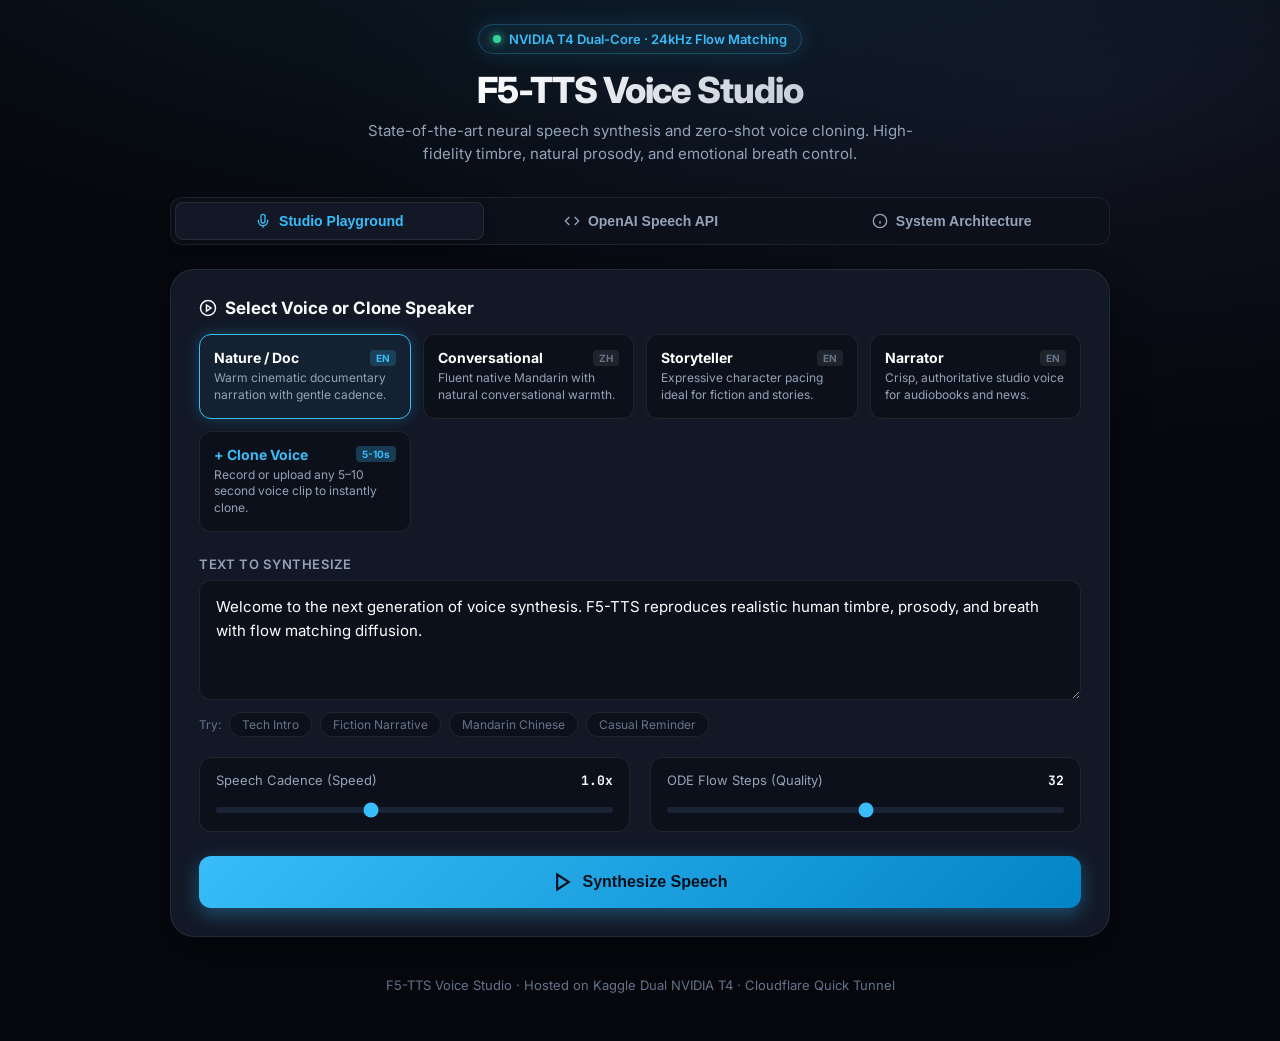
==== f5-tts-kaggle/f5_studio.html @ 87e3498f "f5-tts-kaggle: add studio-grade Web Voice Studio UI with real-time audio visualizer, in-browser micr" ====
<!DOCTYPE html>
<html lang="en">
<head>
<meta charset="utf-8">
<meta name="viewport" content="width=device-width, initial-scale=1.0, maximum-scale=1.0, user-scalable=no">
<title>F5-TTS Voice Studio — Neural Audio Synthesis</title>
<link rel="preconnect" href="https://fonts.googleapis.com">
<link rel="preconnect" href="https://fonts.gstatic.com" crossorigin>
<link href="https://fonts.googleapis.com/css2?family=Inter:wght@400;500;600;700;800&family=JetBrains+Mono:wght@400;500;600&display=swap" rel="stylesheet">
<style>
  :root {
    --bg-base: #06080e;
    --bg-surface: #0c101a;
    --bg-card: #121826;
    --bg-elevated: #1a2236;
    --border-subtle: rgba(255, 255, 255, 0.08);
    --border-hover: rgba(56, 189, 248, 0.35);
    --border-focus: #38bdf8;
    --accent: #38bdf8;
    --accent-glow: rgba(56, 189, 248, 0.25);
    --accent-hover: #0284c7;
    --secondary-accent: #818cf8;
    --text-primary: #f8fafc;
    --text-secondary: #94a3b8;
    --text-muted: #64748b;
    --success: #34d399;
    --danger: #f87171;
    --radius-sm: 8px;
    --radius-md: 12px;
    --radius-lg: 18px;
    --radius-xl: 24px;
    --font-sans: 'Inter', -apple-system, BlinkMacSystemFont, 'Segoe UI', Roboto, sans-serif;
    --font-mono: 'JetBrains Mono', monospace;
  }

  * { box-sizing: border-box; margin: 0; padding: 0; }
  body {
    background-color: var(--bg-base);
    color: var(--text-primary);
    font-family: var(--font-sans);
    min-height: 100vh;
    display: flex;
    flex-direction: column;
    align-items: center;
    padding: 24px 16px 48px;
    background-image: 
      radial-gradient(ellipse 80% 50% at 50% -20%, rgba(56, 189, 248, 0.12), transparent),
      radial-gradient(ellipse 60% 40% at 85% 10%, rgba(129, 140, 248, 0.08), transparent);
    background-attachment: fixed;
    -webkit-font-smoothing: antialiased;
  }

  .container {
    width: 100%;
    max-width: 940px;
  }

  /* Header */
  header {
    text-align: center;
    margin-bottom: 32px;
  }
  .brand-pill {
    display: inline-flex;
    align-items: center;
    gap: 8px;
    background: rgba(56, 189, 248, 0.08);
    border: 1px solid rgba(56, 189, 248, 0.25);
    padding: 6px 14px;
    border-radius: 999px;
    font-size: 13px;
    font-weight: 600;
    color: var(--accent);
    margin-bottom: 14px;
    box-shadow: 0 0 20px rgba(56, 189, 248, 0.15);
  }
  .brand-pill .pulse {
    width: 8px;
    height: 8px;
    border-radius: 50%;
    background-color: var(--success);
    box-shadow: 0 0 8px var(--success);
  }
  h1 {
    font-size: 36px;
    font-weight: 800;
    letter-spacing: -0.03em;
    background: linear-gradient(135deg, #ffffff 30%, #94a3b8 100%);
    -webkit-background-clip: text;
    -webkit-text-fill-color: transparent;
    margin-bottom: 8px;
  }
  p.subtitle {
    font-size: 15px;
    color: var(--text-secondary);
    max-width: 580px;
    margin: 0 auto;
    line-height: 1.5;
  }

  /* Navigation Tabs */
  .nav-tabs {
    display: flex;
    background: var(--bg-surface);
    border: 1px solid var(--border-subtle);
    border-radius: var(--radius-md);
    padding: 4px;
    margin-bottom: 24px;
    gap: 4px;
  }
  .tab-btn {
    flex: 1;
    background: transparent;
    border: none;
    color: var(--text-secondary);
    padding: 10px 16px;
    font-size: 14px;
    font-weight: 600;
    border-radius: var(--radius-sm);
    cursor: pointer;
    transition: all 0.2s ease;
    display: flex;
    align-items: center;
    justify-content: center;
    gap: 8px;
  }
  .tab-btn:hover {
    color: var(--text-primary);
  }
  .tab-btn.active {
    background: var(--bg-card);
    color: var(--accent);
    border: 1px solid var(--border-subtle);
    box-shadow: 0 4px 12px rgba(0,0,0,0.3);
  }

  /* Cards */
  .card {
    background: var(--bg-card);
    border: 1px solid var(--border-subtle);
    border-radius: var(--radius-xl);
    padding: 28px;
    margin-bottom: 24px;
    box-shadow: 0 16px 36px rgba(0, 0, 0, 0.4);
    position: relative;
    overflow: hidden;
  }
  .card-title {
    font-size: 17px;
    font-weight: 700;
    color: var(--text-primary);
    margin-bottom: 16px;
    display: flex;
    align-items: center;
    gap: 8px;
  }

  /* Voice Grid */
  .voice-grid {
    display: grid;
    grid-template-columns: repeat(auto-fit, minmax(200px, 1fr));
    gap: 12px;
    margin-bottom: 24px;
  }
  .voice-card {
    background: var(--bg-surface);
    border: 1px solid var(--border-subtle);
    border-radius: var(--radius-md);
    padding: 14px;
    cursor: pointer;
    transition: all 0.2s cubic-bezier(0.16, 1, 0.3, 1);
    position: relative;
  }
  .voice-card:hover {
    border-color: var(--border-hover);
    transform: translateY(-2px);
  }
  .voice-card.selected {
    border-color: var(--accent);
    background: rgba(56, 189, 248, 0.05);
    box-shadow: 0 0 16px var(--accent-glow);
  }
  .voice-card .voice-name {
    font-size: 14px;
    font-weight: 700;
    color: #fff;
    margin-bottom: 4px;
    display: flex;
    align-items: center;
    justify-content: space-between;
  }
  .voice-card .voice-desc {
    font-size: 12px;
    color: var(--text-secondary);
    line-height: 1.4;
  }
  .voice-tag {
    font-size: 10px;
    padding: 2px 6px;
    background: rgba(255, 255, 255, 0.08);
    border-radius: 4px;
    color: var(--text-muted);
  }
  .voice-card.selected .voice-tag {
    background: rgba(56, 189, 248, 0.2);
    color: var(--accent);
  }

  /* Custom Voice Accordion / Upload */
  .custom-voice-panel {
    display: none;
    background: var(--bg-surface);
    border: 1px dashed var(--accent);
    border-radius: var(--radius-lg);
    padding: 20px;
    margin-bottom: 24px;
    animation: fadeIn 0.3s ease;
  }
  @keyframes fadeIn {
    from { opacity: 0; transform: translateY(-6px); }
    to { opacity: 1; transform: translateY(0); }
  }

  .upload-buttons {
    display: flex;
    gap: 12px;
    margin-bottom: 14px;
    flex-wrap: wrap;
  }
  .action-btn-sm {
    flex: 1;
    min-width: 140px;
    background: var(--bg-elevated);
    border: 1px solid var(--border-subtle);
    border-radius: var(--radius-sm);
    color: var(--text-primary);
    padding: 10px 14px;
    font-size: 13px;
    font-weight: 600;
    display: inline-flex;
    align-items: center;
    justify-content: center;
    gap: 8px;
    cursor: pointer;
    transition: all 0.2s;
  }
  .action-btn-sm:hover {
    border-color: var(--accent);
    color: var(--accent);
  }
  .action-btn-sm.recording {
    background: rgba(248, 113, 113, 0.15);
    border-color: var(--danger);
    color: var(--danger);
    animation: pulseDanger 1.2s infinite;
  }
  @keyframes pulseDanger {
    0%, 100% { box-shadow: 0 0 0 rgba(248, 113, 113, 0); }
    50% { box-shadow: 0 0 12px rgba(248, 113, 113, 0.4); }
  }

  /* Form Inputs */
  .form-group {
    margin-bottom: 20px;
  }
  label {
    display: flex;
    justify-content: space-between;
    align-items: center;
    font-size: 13px;
    font-weight: 600;
    color: var(--text-secondary);
    margin-bottom: 8px;
    text-transform: uppercase;
    letter-spacing: 0.05em;
  }
  label span.hint {
    font-weight: 400;
    text-transform: none;
    font-size: 12px;
    color: var(--text-muted);
  }
  textarea, input[type="text"] {
    width: 100%;
    background: var(--bg-surface);
    border: 1px solid var(--border-subtle);
    border-radius: var(--radius-md);
    padding: 14px 16px;
    color: #fff;
    font-size: 15px;
    font-family: inherit;
    line-height: 1.6;
    outline: none;
    transition: all 0.2s ease;
  }
  textarea:focus, input[type="text"]:focus {
    border-color: var(--border-focus);
    box-shadow: 0 0 16px var(--accent-glow);
  }
  textarea {
    min-height: 120px;
    resize: vertical;
  }

  /* Quick Prompts Bar */
  .prompts-bar {
    display: flex;
    gap: 8px;
    margin-top: 8px;
    flex-wrap: wrap;
  }
  .prompt-chip {
    background: var(--bg-surface);
    border: 1px solid var(--border-subtle);
    border-radius: 999px;
    padding: 4px 12px;
    font-size: 12px;
    color: var(--text-muted);
    cursor: pointer;
    transition: all 0.15s;
  }
  .prompt-chip:hover {
    color: var(--accent);
    border-color: var(--accent);
  }

  /* Sliders Row */
  .controls-row {
    display: grid;
    grid-template-columns: 1fr 1fr;
    gap: 20px;
    margin-bottom: 24px;
  }
  @media(max-width: 600px) {
    .controls-row { grid-template-columns: 1fr; }
  }
  .slider-container {
    background: var(--bg-surface);
    border: 1px solid var(--border-subtle);
    border-radius: var(--radius-md);
    padding: 14px 16px;
  }
  .slider-header {
    display: flex;
    justify-content: space-between;
    font-size: 13px;
    color: var(--text-secondary);
    margin-bottom: 8px;
  }
  .slider-header strong {
    color: var(--text-primary);
    font-family: var(--font-mono);
  }
  input[type="range"] {
    width: 100%;
    height: 6px;
    background: var(--bg-elevated);
    border-radius: 4px;
    outline: none;
    -webkit-appearance: none;
    accent-color: var(--accent);
  }

  /* Primary Action Button */
  .btn-generate {
    width: 100%;
    background: linear-gradient(135deg, var(--accent) 0%, #0284c7 100%);
    color: #04101d;
    border: none;
    border-radius: var(--radius-md);
    padding: 16px;
    font-size: 16px;
    font-weight: 700;
    cursor: pointer;
    transition: all 0.25s cubic-bezier(0.16, 1, 0.3, 1);
    box-shadow: 0 6px 20px rgba(56, 189, 248, 0.35);
    display: flex;
    align-items: center;
    justify-content: center;
    gap: 10px;
  }
  .btn-generate:hover {
    transform: translateY(-2px);
    box-shadow: 0 10px 28px rgba(56, 189, 248, 0.45);
    color: #000;
  }
  .btn-generate:disabled {
    opacity: 0.6;
    transform: none;
    cursor: not-allowed;
    background: var(--bg-elevated);
    color: var(--text-muted);
    box-shadow: none;
  }

  /* Visualizer & Audio Player */
  .player-card {
    display: none;
    background: var(--bg-surface);
    border: 1px solid var(--border-hover);
    border-radius: var(--radius-lg);
    padding: 24px;
    margin-top: 24px;
    box-shadow: 0 12px 30px rgba(0,0,0,0.5);
  }
  .player-header {
    display: flex;
    justify-content: space-between;
    align-items: center;
    margin-bottom: 16px;
  }
  .player-status {
    display: flex;
    align-items: center;
    gap: 8px;
    font-size: 14px;
    font-weight: 600;
    color: var(--success);
  }
  .player-meta {
    font-family: var(--font-mono);
    font-size: 13px;
    color: var(--text-muted);
  }
  #visualizerCanvas {
    width: 100%;
    height: 72px;
    background: #080c14;
    border-radius: var(--radius-sm);
    margin-bottom: 16px;
    border: 1px solid rgba(255, 255, 255, 0.05);
  }
  audio {
    width: 100%;
    height: 48px;
    outline: none;
    border-radius: 8px;
  }
  .player-actions {
    display: flex;
    gap: 12px;
    margin-top: 14px;
  }
  .download-btn {
    background: var(--bg-elevated);
    color: var(--text-primary);
    border: 1px solid var(--border-subtle);
    padding: 10px 16px;
    border-radius: var(--radius-sm);
    font-size: 13px;
    font-weight: 600;
    cursor: pointer;
    text-decoration: none;
    display: inline-flex;
    align-items: center;
    gap: 8px;
    transition: all 0.2s;
  }
  .download-btn:hover {
    border-color: var(--accent);
    color: var(--accent);
  }

  /* Code Tabs & Snippets */
  .code-box {
    background: var(--bg-surface);
    border: 1px solid var(--border-subtle);
    border-radius: var(--radius-md);
    overflow: hidden;
    margin-top: 12px;
  }
  .code-header {
    display: flex;
    justify-content: space-between;
    align-items: center;
    background: var(--bg-elevated);
    padding: 8px 14px;
    font-size: 12px;
    font-family: var(--font-mono);
    color: var(--text-muted);
    border-bottom: 1px solid var(--border-subtle);
  }
  .copy-btn {
    background: transparent;
    border: 1px solid var(--border-subtle);
    border-radius: 4px;
    padding: 4px 10px;
    font-size: 11px;
    font-weight: 600;
    color: var(--text-secondary);
    cursor: pointer;
    transition: all 0.2s;
  }
  .copy-btn:hover {
    color: var(--accent);
    border-color: var(--accent);
  }
  pre {
    padding: 16px;
    font-family: var(--font-mono);
    font-size: 13px;
    line-height: 1.6;
    color: #38bdf8;
    overflow-x: auto;
  }

  /* Toast Notification */
  .toast {
    position: fixed;
    bottom: 24px;
    right: 24px;
    background: var(--bg-elevated);
    border: 1px solid var(--accent);
    color: var(--text-primary);
    padding: 12px 20px;
    border-radius: var(--radius-md);
    font-size: 14px;
    font-weight: 600;
    box-shadow: 0 10px 25px rgba(0,0,0,0.6);
    display: none;
    z-index: 1000;
    animation: slideUp 0.25s ease;
  }
  @keyframes slideUp {
    from { transform: translateY(16px); opacity: 0; }
    to { transform: translateY(0); opacity: 1; }
  }

  /* Footer */
  footer {
    text-align: center;
    font-size: 13px;
    color: var(--text-muted);
    margin-top: 40px;
  }
</style>
</head>
<body>

<div class="container">
  <header>
    <div class="brand-pill">
      <span class="pulse"></span>
      <span>NVIDIA T4 Dual-Core · 24kHz Flow Matching</span>
    </div>
    <h1>F5-TTS Voice Studio</h1>
    <p class="subtitle">State-of-the-art neural speech synthesis and zero-shot voice cloning. High-fidelity timbre, natural prosody, and emotional breath control.</p>
  </header>

  <!-- Navigation -->
  <div class="nav-tabs">
    <button class="tab-btn active" onclick="switchTab('studio')">
      <svg width="16" height="16" viewBox="0 0 24 24" fill="none" stroke="currentColor" stroke-width="2"><path d="M12 2a3 3 0 0 0-3 3v7a3 3 0 0 0 6 0V5a3 3 0 0 0-3-3Z"/><path d="M19 10v2a7 7 0 0 1-14 0v-2"/><line x1="12" x2="12" y1="19" y2="22"/></svg>
      Studio Playground
    </button>
    <button class="tab-btn" onclick="switchTab('api')">
      <svg width="16" height="16" viewBox="0 0 24 24" fill="none" stroke="currentColor" stroke-width="2"><polyline points="16 18 22 12 16 6"/><polyline points="8 6 2 12 8 18"/></svg>
      OpenAI Speech API
    </button>
    <button class="tab-btn" onclick="switchTab('info')">
      <svg width="16" height="16" viewBox="0 0 24 24" fill="none" stroke="currentColor" stroke-width="2"><circle cx="12" cy="12" r="10"/><line x1="12" x2="12" y1="16" y2="12"/><line x1="12" x2="12.01" y1="8" y2="8"/></svg>
      System Architecture
    </button>
  </div>

  <!-- Tab 1: Studio Playground -->
  <div id="tab-studio">
    <div class="card">
      <div class="card-title">
        <svg width="18" height="18" viewBox="0 0 24 24" fill="none" stroke="currentColor" stroke-width="2"><circle cx="12" cy="12" r="10"/><polygon points="10 8 16 12 10 16 10 8"/></svg>
        Select Voice or Clone Speaker
      </div>

      <div class="voice-grid">
        <div class="voice-card selected" onclick="selectVoice('nature_en', this)">
          <div class="voice-name">
            <span>Nature / Doc</span>
            <span class="voice-tag">EN</span>
          </div>
          <div class="voice-desc">Warm cinematic documentary narration with gentle cadence.</div>
        </div>

        <div class="voice-card" onclick="selectVoice('mandarin_zh', this)">
          <div class="voice-name">
            <span>Conversational</span>
            <span class="voice-tag">ZH</span>
          </div>
          <div class="voice-desc">Fluent native Mandarin with natural conversational warmth.</div>
        </div>

        <div class="voice-card" onclick="selectVoice('storyteller', this)">
          <div class="voice-name">
            <span>Storyteller</span>
            <span class="voice-tag">EN</span>
          </div>
          <div class="voice-desc">Expressive character pacing ideal for fiction and stories.</div>
        </div>

        <div class="voice-card" onclick="selectVoice('narrator', this)">
          <div class="voice-name">
            <span>Narrator</span>
            <span class="voice-tag">EN</span>
          </div>
          <div class="voice-desc">Crisp, authoritative studio voice for audiobooks and news.</div>
        </div>

        <div class="voice-card" onclick="selectVoice('custom', this)">
          <div class="voice-name">
            <span style="color:var(--accent);">+ Clone Voice</span>
            <span class="voice-tag" style="background:var(--accent-glow); color:var(--accent);">5-10s</span>
          </div>
          <div class="voice-desc">Record or upload any 5–10 second voice clip to instantly clone.</div>
        </div>
      </div>

      <!-- Custom Voice Panel -->
      <div id="customVoicePanel" class="custom-voice-panel">
        <label>Zero-Shot Voice Cloning Input <span class="hint">5 to 10 seconds of clear speech</span></label>
        
        <div class="upload-buttons">
          <button id="recordBtn" class="action-btn-sm" onclick="toggleRecordMic()">
            <svg width="16" height="16" viewBox="0 0 24 24" fill="none" stroke="currentColor" stroke-width="2"><path d="M12 2a3 3 0 0 0-3 3v7a3 3 0 0 0 6 0V5a3 3 0 0 0-3-3Z"/><path d="M19 10v2a7 7 0 0 1-14 0v-2"/></svg>
            <span id="recordBtnText">Record from Mic</span>
          </button>
          
          <label class="action-btn-sm" style="margin:0; cursor:pointer;">
            <svg width="16" height="16" viewBox="0 0 24 24" fill="none" stroke="currentColor" stroke-width="2"><path d="M21 15v4a2 2 0 0 1-2 2H5a2 2 0 0 1-2-2v-4"/><polyline points="17 8 12 3 7 8"/><line x1="12" x2="12" y1="3" y2="15"/></svg>
            <span id="uploadLabel">Upload Audio File</span>
            <input type="file" id="audioFileInput" accept="audio/*" style="display:none;" onchange="handleAudioUpload(this)">
          </label>
        </div>

        <div id="refAudioPreviewBox" style="display:none; margin-bottom:12px;">
          <audio id="refAudioPlayer" controls style="height:36px;"></audio>
        </div>

        <div class="form-group" style="margin-bottom:0;">
          <label for="customTranscript">Reference Audio Transcript <span class="hint">Exact words spoken in the clip</span></label>
          <input type="text" id="customTranscript" placeholder="e.g. Some call me nature, others call me mother nature.">
        </div>
      </div>

      <!-- Text Input -->
      <div class="form-group">
        <label for="textInput">Text to Synthesize</label>
        <textarea id="textInput" placeholder="Type or paste the text you want the voice to speak...">Welcome to the next generation of voice synthesis. F5-TTS reproduces realistic human timbre, prosody, and breath with flow matching diffusion.</textarea>
        <div class="prompts-bar">
          <span style="font-size:12px; color:var(--text-muted); align-self:center;">Try:</span>
          <span class="prompt-chip" onclick="setPrompt('Welcome to open source AI. Today we are demonstrating zero-shot voice cloning with flow matching diffusion.')">Tech Intro</span>
          <span class="prompt-chip" onclick="setPrompt('The ancient forest stood silent under the starlit sky, guarding secrets forgotten by the world for millennia.')">Fiction Narrative</span>
          <span class="prompt-chip" onclick="setPrompt('对，这就是全开源流匹配语音合成，无论是音色、语调还是情感起伏，都能完美再现。')">Mandarin Chinese</span>
          <span class="prompt-chip" onclick="setPrompt('Please remember to stay hydrated, take short breaks between tasks, and have a wonderfully productive day.')">Casual Reminder</span>
        </div>
      </div>

      <!-- Controls Row -->
      <div class="controls-row">
        <div class="slider-container">
          <div class="slider-header">
            <span>Speech Cadence (Speed)</span>
            <strong id="speedVal">1.0x</strong>
          </div>
          <input type="range" id="speedSlider" min="0.5" max="1.8" step="0.1" value="1.0" oninput="document.getElementById('speedVal').innerText = this.value + 'x'">
        </div>

        <div class="slider-container">
          <div class="slider-header">
            <span>ODE Flow Steps (Quality)</span>
            <strong id="stepsVal">32</strong>
          </div>
          <input type="range" id="stepsSlider" min="16" max="48" step="4" value="32" oninput="document.getElementById('stepsVal').innerText = this.value">
        </div>
      </div>

      <!-- Generate Button -->
      <button id="generateBtn" class="btn-generate" onclick="generateSpeech()">
        <svg width="20" height="20" viewBox="0 0 24 24" fill="none" stroke="currentColor" stroke-width="2.5"><polygon points="5 3 19 12 5 21 5 3"/></svg>
        <span id="genBtnText">Synthesize Speech</span>
      </button>

      <!-- Player Box -->
      <div id="playerCard" class="player-card">
        <div class="player-header">
          <div class="player-status">
            <svg width="18" height="18" viewBox="0 0 24 24" fill="none" stroke="currentColor" stroke-width="2"><path d="M22 11.08V12a10 10 0 1 1-5.93-9.14"/><polyline points="22 4 12 14.01 9 11.01"/></svg>
            <span>Audio Ready</span>
          </div>
          <div id="playerMeta" class="player-meta">0.00s latency</div>
        </div>

        <canvas id="visualizerCanvas"></canvas>
        <audio id="outputAudio" controls></audio>

        <div class="player-actions">
          <a id="downloadLink" class="download-btn" download="f5_synthesis.wav">
            <svg width="16" height="16" viewBox="0 0 24 24" fill="none" stroke="currentColor" stroke-width="2"><path d="M21 15v4a2 2 0 0 1-2 2H5a2 2 0 0 1-2-2v-4"/><polyline points="7 10 12 15 17 10"/><line x1="12" x2="12" y1="15" y2="3"/></svg>
            Download WAV (24kHz)
          </a>
        </div>
      </div>

    </div>
  </div>

  <!-- Tab 2: OpenAI Speech API -->
  <div id="tab-api" style="display:none;">
    <div class="card">
      <div class="card-title">
        <svg width="18" height="18" viewBox="0 0 24 24" fill="none" stroke="currentColor" stroke-width="2"><polyline points="16 18 22 12 16 6"/><polyline points="8 6 2 12 8 18"/></svg>
        OpenAI-Compatible Speech Endpoint (`/v1/audio/speech`)
      </div>
      <p style="color:var(--text-secondary); font-size:14px; margin-bottom:16px;">
        This Kaggle server acts as a drop-in replacement for OpenAI's Text-to-Speech API. Compatible with browser extensions, mobile reading apps, and standard AI libraries.
      </p>

      <div class="code-box">
        <div class="code-header">
          <span>cURL Command</span>
          <button class="copy-btn" onclick="copySnippet('curlCode')">Copy</button>
        </div>
        <pre id="curlCode"></pre>
      </div>

      <div class="code-box">
        <div class="code-header">
          <span>Python (OpenAI SDK)</span>
          <button class="copy-btn" onclick="copySnippet('pythonCode')">Copy</button>
        </div>
        <pre id="pythonCode"></pre>
      </div>
    </div>
  </div>

  <!-- Tab 3: System Architecture -->
  <div id="tab-info" style="display:none;">
    <div class="card">
      <div class="card-title">
        <svg width="18" height="18" viewBox="0 0 24 24" fill="none" stroke="currentColor" stroke-width="2"><rect x="2" y="2" width="20" height="8" rx="2" ry="2"/><rect x="2" y="14" width="20" height="8" rx="2" ry="2"/><line x1="6" x2="6.01" y1="6" y2="6"/><line x1="6" x2="6.01" y1="18" y2="18"/></svg>
        Hardware & Runtime Footprint (Kaggle T4 ×2)
      </div>
      
      <div style="color:var(--text-secondary); font-size:14px; line-height:1.7;">
        <p style="margin-bottom:12px;">
          • <strong>Model Weights:</strong> F5-TTS v1 Base weighs 1.48 GB, running on <code>CUDA:0</code> with zero cross-GPU PCIe transfer latency.
        </p>
        <p style="margin-bottom:12px;">
          • <strong>Vocoder:</strong> Vocos Mel-24kHz vocoder (~50 MB) reconstructing high-fidelity audio without phase distortion.
        </p>
        <p style="margin-bottom:12px;">
          • <strong>Total VRAM Allocated:</strong> ~2.8 GB / 15.8 GB (leaving ~13 GB VRAM free on GPU 0, while GPU 1 remains idle).
        </p>
        <p style="margin-bottom:12px;">
          • <strong>Real-Time Factor (RTF):</strong> ~0.25x (generates 10 seconds of speech in approximately 2.5 seconds).
        </p>
        <p>
          • <strong>Safety Watchdog:</strong> 240-minute automatic termination watchdog to prevent draining Kaggle compute hours.
        </p>
      </div>
    </div>
  </div>

  <footer>
    F5-TTS Voice Studio · Hosted on Kaggle Dual NVIDIA T4 · Cloudflare Quick Tunnel
  </footer>
</div>

<div id="toast" class="toast">Snippet copied to clipboard!</div>

<script>
  let selectedVoice = 'nature_en';
  let uploadedAudioBase64 = null;
  let mediaRecorder = null;
  let audioChunks = [];
  let isRecording = false;

  // Audio Visualizer Context
  let audioCtx = null;
  let analyser = null;
  let sourceNode = null;
  let animationId = null;

  function switchTab(tab) {
    document.querySelectorAll('.tab-btn').forEach(btn => btn.classList.remove('active'));
    document.getElementById('tab-studio').style.display = (tab === 'studio') ? 'block' : 'none';
    document.getElementById('tab-api').style.display = (tab === 'api') ? 'block' : 'none';
    document.getElementById('tab-info').style.display = (tab === 'info') ? 'block' : 'none';
    event.currentTarget.classList.add('active');
  }

  function selectVoice(voiceId, element) {
    selectedVoice = voiceId;
    document.querySelectorAll('.voice-card').forEach(c => c.classList.remove('selected'));
    element.classList.add('selected');

    const customPanel = document.getElementById('customVoicePanel');
    customPanel.style.display = (voiceId === 'custom') ? 'block' : 'none';
  }

  function setPrompt(text) {
    document.getElementById('textInput').value = text;
  }

  // Audio Upload Handling
  function handleAudioUpload(input) {
    if (input.files && input.files[0]) {
      const file = input.files[0];
      document.getElementById('uploadLabel').innerText = file.name.substring(0, 16) + '...';
      const reader = new FileReader();
      reader.onload = function(e) {
        uploadedAudioBase64 = e.target.result.split(',')[1];
        const preview = document.getElementById('refAudioPlayer');
        preview.src = e.target.result;
        document.getElementById('refAudioPreviewBox').style.display = 'block';
      };
      reader.readAsDataURL(file);
    }
  }

  // Microphone Recording
  async function toggleRecordMic() {
    const btn = document.getElementById('recordBtn');
    const text = document.getElementById('recordBtnText');

    if (!isRecording) {
      try {
        const stream = await navigator.mediaDevices.getUserMedia({ audio: true });
        mediaRecorder = new MediaRecorder(stream);
        audioChunks = [];

        mediaRecorder.ondataavailable = e => { if (e.data.size > 0) audioChunks.push(e.data); };
        mediaRecorder.onstop = () => {
          const blob = new Blob(audioChunks, { type: 'audio/wav' });
          const preview = document.getElementById('refAudioPlayer');
          preview.src = URL.createObjectURL(blob);
          document.getElementById('refAudioPreviewBox').style.display = 'block';

          const reader = new FileReader();
          reader.onloadend = () => {
            uploadedAudioBase64 = reader.result.split(',')[1];
          };
          reader.readAsDataURL(blob);
          stream.getTracks().forEach(t => t.stop());
        };

        mediaRecorder.start();
        isRecording = true;
        btn.classList.add('recording');
        text.innerText = 'Recording... (Click Stop)';
      } catch (err) {
        alert('Microphone access denied or not supported in this browser: ' + err.message);
      }
    } else {
      if (mediaRecorder && mediaRecorder.state !== 'inactive') {
        mediaRecorder.stop();
      }
      isRecording = false;
      btn.classList.remove('recording');
      text.innerText = 'Record Again';
    }
  }

  // Speech Synthesis Request
  async function generateSpeech() {
    const btn = document.getElementById('generateBtn');
    const btnText = document.getElementById('genBtnText');
    const playerCard = document.getElementById('playerCard');
    const audioElement = document.getElementById('outputAudio');
    const playerMeta = document.getElementById('playerMeta');
    const downloadLink = document.getElementById('downloadLink');

    const text = document.getElementById('textInput').value.trim();
    if (!text) {
      alert('Please enter some text to synthesize.');
      return;
    }

    const payload = {
      model: "f5-tts",
      input: text,
      voice: selectedVoice,
      speed: parseFloat(document.getElementById('speedSlider').value),
      nfe_step: parseInt(document.getElementById('stepsSlider').value)
    };

    if (selectedVoice === 'custom') {
      if (!uploadedAudioBase64) {
        alert('Please record or upload a 5-10 second reference voice clip.');
        return;
      }
      payload.ref_audio = uploadedAudioBase64;
      payload.ref_text = document.getElementById('customTranscript').value.trim();
    }

    btn.disabled = true;
    btnText.innerText = 'Solving Flow Matching ODE on T4...';

    const t0 = performance.now();
    try {
      const resp = await fetch('/v1/audio/speech', {
        method: 'POST',
        headers: { 'Content-Type': 'application/json' },
        body: JSON.stringify(payload)
      });

      if (!resp.ok) {
        const err = await resp.json().catch(() => ({ detail: resp.statusText }));
        throw new Error(err.detail || 'Inference failed');
      }

      const blob = await resp.blob();
      const dt = ((performance.now() - t0) / 1000).toFixed(2);
      const audioUrl = URL.createObjectURL(blob);

      audioElement.src = audioUrl;
      downloadLink.href = audioUrl;
      playerMeta.innerText = `Synthesized in ${dt}s · 24,000 Hz`;
      playerCard.style.display = 'block';
      playerCard.scrollIntoView({ behavior: 'smooth', block: 'nearest' });

      setupVisualizer(audioElement);
      audioElement.play();

    } catch (err) {
      alert('Synthesis error: ' + err.message);
    } finally {
      btn.disabled = false;
      btnText.innerText = 'Synthesize Speech';
    }
  }

  // Real-Time Canvas Audio Visualizer
  function setupVisualizer(audio) {
    if (audioCtx) return;
    try {
      audioCtx = new (window.AudioContext || window.webkitAudioContext)();
      analyser = audioCtx.createAnalyser();
      sourceNode = audioCtx.createMediaElementSource(audio);
      sourceNode.connect(analyser);
      analyser.connect(audioCtx.destination);
      analyser.fftSize = 128;

      const canvas = document.getElementById('visualizerCanvas');
      const ctx = canvas.getContext('2d');
      const bufferLength = analyser.frequencyBinCount;
      const dataArray = new Uint8Array(bufferLength);

      function draw() {
        animationId = requestAnimationFrame(draw);
        analyser.getByteFrequencyData(dataArray);

        ctx.fillStyle = '#080c14';
        ctx.fillRect(0, 0, canvas.width, canvas.height);

        const barWidth = (canvas.width / bufferLength) * 1.8;
        let x = 0;

        for (let i = 0; i < bufferLength; i++) {
          const barHeight = (dataArray[i] / 255) * canvas.height * 0.9;
          const gradient = ctx.createLinearGradient(0, canvas.height, 0, 0);
          gradient.addColorStop(0, '#0284c7');
          gradient.addColorStop(1, '#38bdf8');

          ctx.fillStyle = gradient;
          ctx.fillRect(x, canvas.height - barHeight, barWidth, barHeight);
          x += barWidth + 2;
        }
      }
      draw();
    } catch(e) {
      console.warn("Visualizer audio context note:", e);
    }
  }

  // Update Dynamic Snippets
  function updateSnippets() {
    const origin = window.location.origin;
    document.getElementById('curlCode').innerText = 
`curl -X POST ${origin}/v1/audio/speech \\
  -H "Content-Type: application/json" \\
  -d '{
    "model": "f5-tts",
    "input": "This is synthetic human speech generated with flow matching diffusion.",
    "voice": "nature_en",
    "speed": 1.0
  }' \\
  --output speech.wav`;

    document.getElementById('pythonCode').innerText = 
`from openai import OpenAI

client = OpenAI(
    base_url="${origin}/v1",
    api_key="none",
)

response = client.audio.speech.create(
    model="f5-tts",
    voice="nature_en",
    input="F5-TTS produces natural speech cadence and emotional prosody.",
)

response.stream_to_file("speech.wav")`;
  }

  function copySnippet(elementId) {
    const code = document.getElementById(elementId).innerText;
    navigator.clipboard.writeText(code).then(() => {
      const toast = document.getElementById('toast');
      toast.style.display = 'block';
      setTimeout(() => { toast.style.display = 'none'; }, 2000);
    });
  }

  window.addEventListener('DOMContentLoaded', updateSnippets);
</script>
</body>
</html>
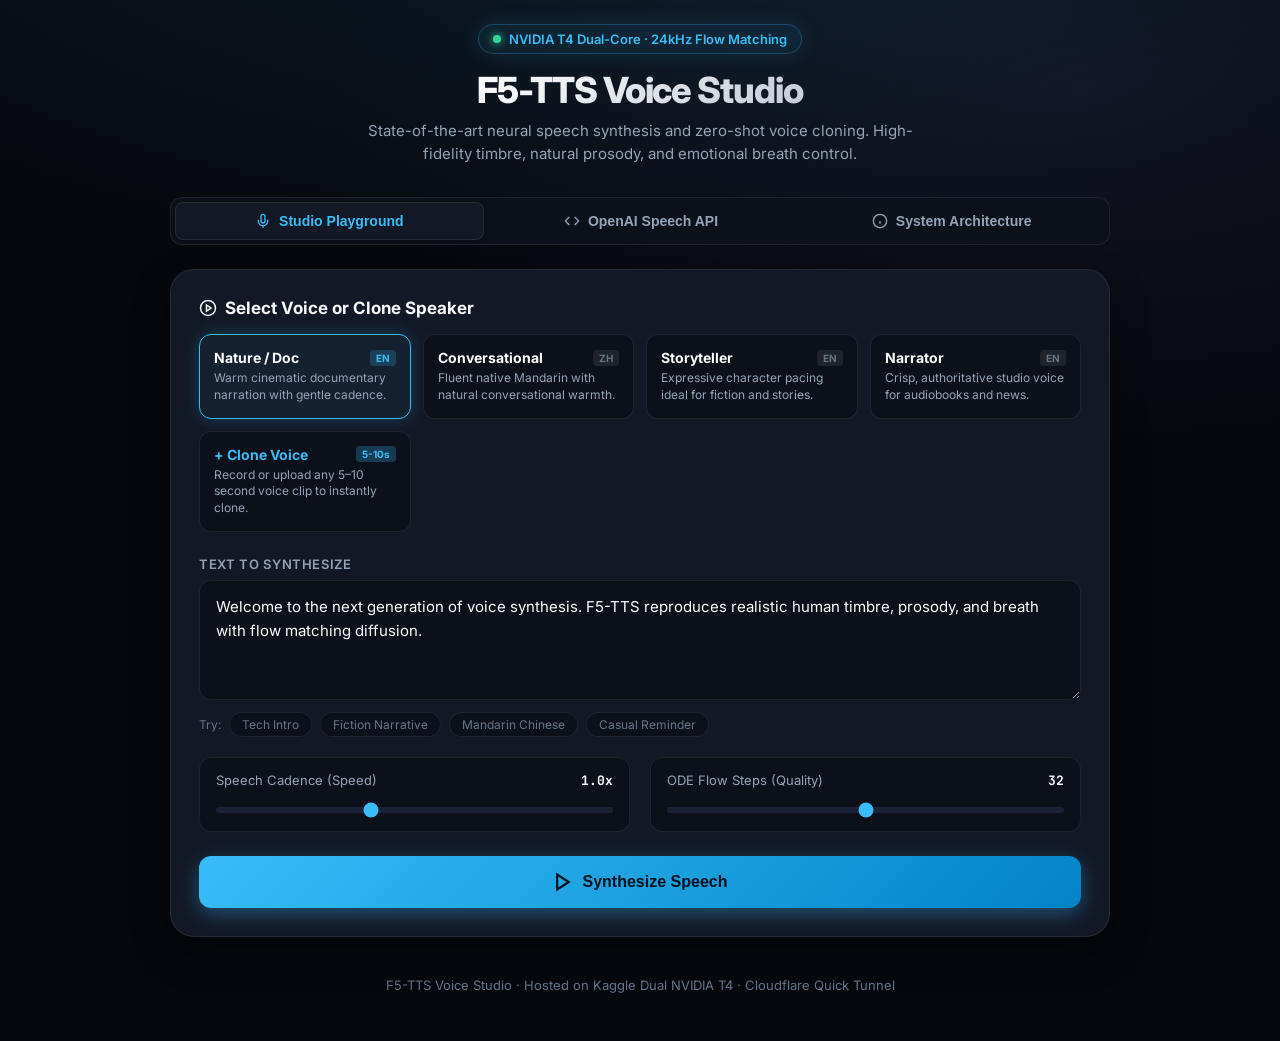
==== commit 5992bbfc: "f5-tts-kaggle: polish Voice Studio mobile responsiveness with touch-scrolling tabs, refined typograp" ====
--- a/f5-tts-kaggle/f5_studio.html
+++ b/f5-tts-kaggle/f5_studio.html
@@ -107,9 +107,15 @@
     padding: 4px;
     margin-bottom: 24px;
     gap: 4px;
-  }
+    overflow-x: auto;
+    -webkit-overflow-scrolling: touch;
+    scrollbar-width: none;
+  }
+  .nav-tabs::-webkit-scrollbar { display: none; }
   .tab-btn {
     flex: 1;
+    min-width: max-content;
+    white-space: nowrap;
     background: transparent;
     border: none;
     color: var(--text-secondary);
@@ -332,7 +338,14 @@
     margin-bottom: 24px;
   }
   @media(max-width: 600px) {
+    h1 { font-size: 26px; }
+    p.subtitle { font-size: 13px; }
+    .brand-pill { font-size: 11px; padding: 4px 10px; }
+    .card { padding: 20px 16px; border-radius: var(--radius-lg); }
+    .tab-btn { font-size: 12px; padding: 8px 10px; }
     .controls-row { grid-template-columns: 1fr; }
+    .voice-grid { grid-template-columns: 1fr; }
+    .btn-generate { padding: 14px; font-size: 15px; }
   }
   .slider-container {
     background: var(--bg-surface);
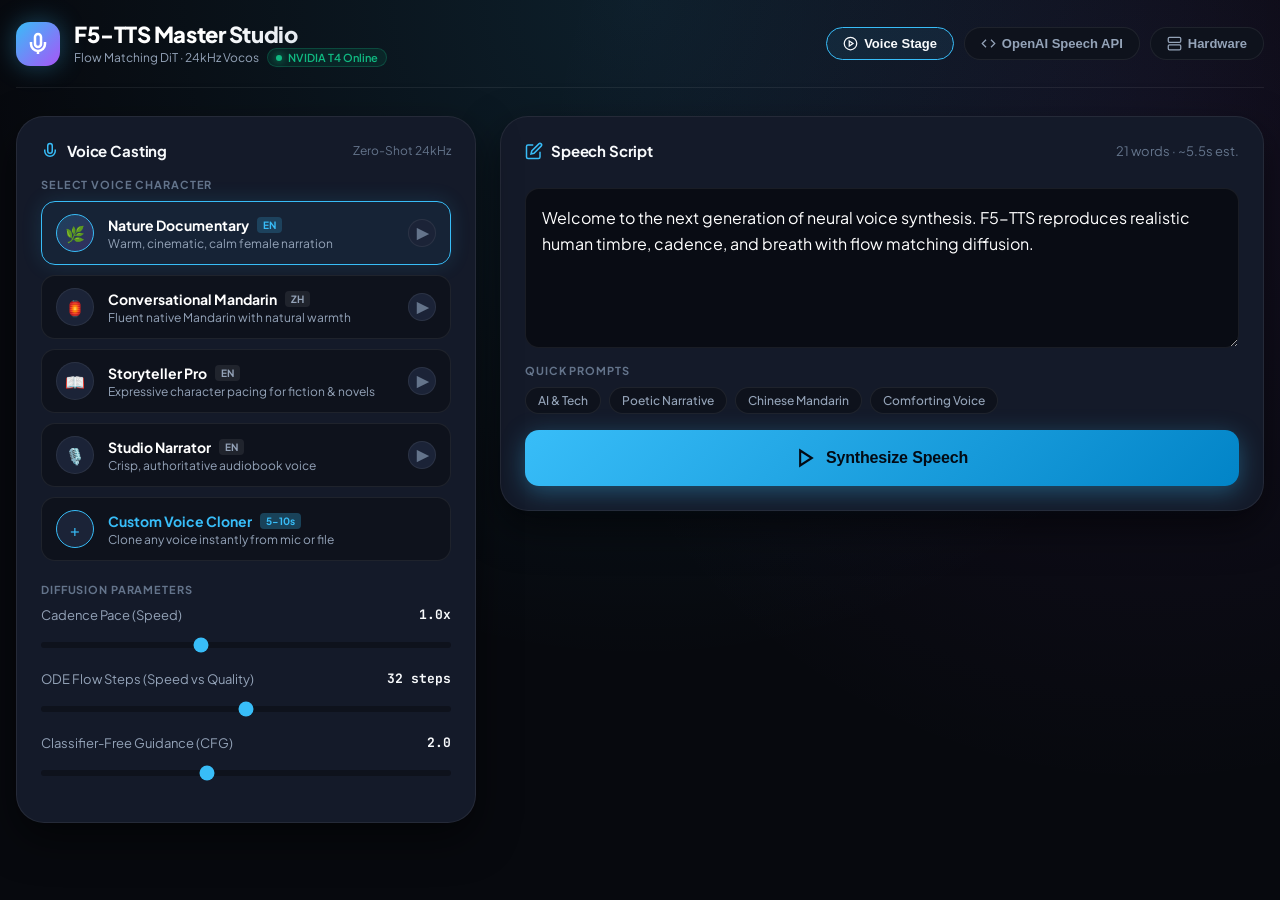
==== commit 146f6ec3: "f5-tts-kaggle: upgrade to Master Studio UI with two-column DAW layout, voice auditions, live VU-mete" ====
--- a/f5-tts-kaggle/f5_studio.html
+++ b/f5-tts-kaggle/f5_studio.html
@@ -3,33 +3,35 @@
 <head>
 <meta charset="utf-8">
 <meta name="viewport" content="width=device-width, initial-scale=1.0, maximum-scale=1.0, user-scalable=no">
-<title>F5-TTS Voice Studio — Neural Audio Synthesis</title>
+<title>F5-TTS Master Voice Studio — Neural Audio Synthesis</title>
 <link rel="preconnect" href="https://fonts.googleapis.com">
 <link rel="preconnect" href="https://fonts.gstatic.com" crossorigin>
-<link href="https://fonts.googleapis.com/css2?family=Inter:wght@400;500;600;700;800&family=JetBrains+Mono:wght@400;500;600&display=swap" rel="stylesheet">
+<link href="https://fonts.googleapis.com/css2?family=Plus+Jakarta+Sans:wght@400;500;600;700;800&family=JetBrains+Mono:wght@400;500;600&display=swap" rel="stylesheet">
 <style>
   :root {
-    --bg-base: #06080e;
-    --bg-surface: #0c101a;
-    --bg-card: #121826;
-    --bg-elevated: #1a2236;
-    --border-subtle: rgba(255, 255, 255, 0.08);
+    --bg-base: #07090e;
+    --bg-surface: #0e121c;
+    --bg-card: #141a29;
+    --bg-elevated: #1b2337;
+    --bg-input: #090c14;
+    --border-subtle: rgba(255, 255, 255, 0.07);
     --border-hover: rgba(56, 189, 248, 0.35);
     --border-focus: #38bdf8;
-    --accent: #38bdf8;
-    --accent-glow: rgba(56, 189, 248, 0.25);
-    --accent-hover: #0284c7;
-    --secondary-accent: #818cf8;
+    --cyan: #38bdf8;
+    --cyan-glow: rgba(56, 189, 248, 0.28);
+    --purple: #a855f7;
+    --purple-glow: rgba(168, 85, 247, 0.28);
     --text-primary: #f8fafc;
     --text-secondary: #94a3b8;
     --text-muted: #64748b;
-    --success: #34d399;
-    --danger: #f87171;
+    --success: #10b981;
+    --danger: #ef4444;
+    --amber: #f59e0b;
     --radius-sm: 8px;
-    --radius-md: 12px;
-    --radius-lg: 18px;
-    --radius-xl: 24px;
-    --font-sans: 'Inter', -apple-system, BlinkMacSystemFont, 'Segoe UI', Roboto, sans-serif;
+    --radius-md: 14px;
+    --radius-lg: 20px;
+    --radius-xl: 28px;
+    --font-sans: 'Plus Jakarta Sans', -apple-system, BlinkMacSystemFont, 'Segoe UI', Roboto, sans-serif;
     --font-mono: 'JetBrains Mono', monospace;
   }
 
@@ -39,203 +41,276 @@
     color: var(--text-primary);
     font-family: var(--font-sans);
     min-height: 100vh;
-    display: flex;
-    flex-direction: column;
-    align-items: center;
-    padding: 24px 16px 48px;
+    padding: 20px 16px 60px;
     background-image: 
-      radial-gradient(ellipse 80% 50% at 50% -20%, rgba(56, 189, 248, 0.12), transparent),
-      radial-gradient(ellipse 60% 40% at 85% 10%, rgba(129, 140, 248, 0.08), transparent);
+      radial-gradient(circle at 50% 0%, rgba(56, 189, 248, 0.12) 0%, transparent 60%),
+      radial-gradient(circle at 90% 20%, rgba(168, 85, 247, 0.08) 0%, transparent 45%);
     background-attachment: fixed;
     -webkit-font-smoothing: antialiased;
   }
 
-  .container {
+  .studio-shell {
     width: 100%;
-    max-width: 940px;
-  }
-
-  /* Header */
-  header {
-    text-align: center;
-    margin-bottom: 32px;
-  }
-  .brand-pill {
+    max-width: 1280px;
+    margin: 0 auto;
+  }
+
+  /* Top Navigation & App Bar */
+  .app-header {
+    display: flex;
+    justify-content: space-between;
+    align-items: center;
+    margin-bottom: 28px;
+    padding-bottom: 20px;
+    border-bottom: 1px solid var(--border-subtle);
+    flex-wrap: wrap;
+    gap: 16px;
+  }
+  .brand-group {
+    display: flex;
+    align-items: center;
+    gap: 14px;
+  }
+  .logo-icon {
+    width: 44px;
+    height: 44px;
+    background: linear-gradient(135deg, var(--cyan) 0%, var(--purple) 100%);
+    border-radius: var(--radius-md);
+    display: flex;
+    align-items: center;
+    justify-content: center;
+    box-shadow: 0 0 24px rgba(56, 189, 248, 0.35);
+  }
+  .logo-icon svg { width: 24px; height: 24px; color: #fff; }
+  .brand-title h1 {
+    font-size: 22px;
+    font-weight: 800;
+    letter-spacing: -0.02em;
+    background: linear-gradient(135deg, #ffffff 40%, #cbd5e1 100%);
+    -webkit-background-clip: text;
+    -webkit-text-fill-color: transparent;
+  }
+  .brand-title .tagline {
+    font-size: 12px;
+    color: var(--text-secondary);
+    display: flex;
+    align-items: center;
+    gap: 8px;
+  }
+  .status-badge {
     display: inline-flex;
     align-items: center;
-    gap: 8px;
-    background: rgba(56, 189, 248, 0.08);
-    border: 1px solid rgba(56, 189, 248, 0.25);
-    padding: 6px 14px;
+    gap: 6px;
+    background: rgba(16, 185, 129, 0.1);
+    border: 1px solid rgba(16, 185, 129, 0.25);
+    padding: 2px 8px;
     border-radius: 999px;
-    font-size: 13px;
+    font-size: 11px;
     font-weight: 600;
-    color: var(--accent);
-    margin-bottom: 14px;
-    box-shadow: 0 0 20px rgba(56, 189, 248, 0.15);
-  }
-  .brand-pill .pulse {
-    width: 8px;
-    height: 8px;
+    color: var(--success);
+  }
+  .status-dot {
+    width: 6px;
+    height: 6px;
     border-radius: 50%;
     background-color: var(--success);
     box-shadow: 0 0 8px var(--success);
   }
-  h1 {
-    font-size: 36px;
-    font-weight: 800;
-    letter-spacing: -0.03em;
-    background: linear-gradient(135deg, #ffffff 30%, #94a3b8 100%);
-    -webkit-background-clip: text;
-    -webkit-text-fill-color: transparent;
-    margin-bottom: 8px;
-  }
-  p.subtitle {
+
+  .header-actions {
+    display: flex;
+    align-items: center;
+    gap: 10px;
+  }
+  .nav-pill-btn {
+    background: var(--bg-surface);
+    border: 1px solid var(--border-subtle);
+    border-radius: 999px;
+    padding: 8px 16px;
+    font-size: 13px;
+    font-weight: 600;
+    color: var(--text-secondary);
+    cursor: pointer;
+    transition: all 0.2s ease;
+    display: flex;
+    align-items: center;
+    gap: 6px;
+    text-decoration: none;
+  }
+  .nav-pill-btn:hover, .nav-pill-btn.active {
+    color: var(--text-primary);
+    border-color: var(--cyan);
+    background: rgba(56, 189, 248, 0.08);
+  }
+
+  /* Two-Column Studio Layout */
+  .studio-workspace {
+    display: grid;
+    grid-template-columns: 460px 1fr;
+    gap: 24px;
+    align-items: start;
+  }
+  @media(max-width: 1080px) {
+    .studio-workspace { grid-template-columns: 1fr; }
+  }
+
+  /* Studio Cards */
+  .panel-card {
+    background: var(--bg-card);
+    border: 1px solid var(--border-subtle);
+    border-radius: var(--radius-xl);
+    padding: 24px;
+    box-shadow: 0 16px 40px rgba(0, 0, 0, 0.5);
+    position: relative;
+    overflow: hidden;
+  }
+  .panel-header {
+    display: flex;
+    justify-content: space-between;
+    align-items: center;
+    margin-bottom: 18px;
+  }
+  .panel-title {
     font-size: 15px;
-    color: var(--text-secondary);
-    max-width: 580px;
-    margin: 0 auto;
-    line-height: 1.5;
-  }
-
-  /* Navigation Tabs */
-  .nav-tabs {
-    display: flex;
+    font-weight: 700;
+    letter-spacing: -0.01em;
+    display: flex;
+    align-items: center;
+    gap: 8px;
+    color: var(--text-primary);
+  }
+  .panel-title svg { color: var(--cyan); }
+  .section-label {
+    font-size: 11px;
+    font-weight: 700;
+    text-transform: uppercase;
+    letter-spacing: 0.08em;
+    color: var(--text-muted);
+    margin-bottom: 10px;
+    display: block;
+  }
+
+  /* Voice Character Selector */
+  .voice-list {
+    display: flex;
+    flex-direction: column;
+    gap: 10px;
+    margin-bottom: 22px;
+  }
+  .voice-tile {
     background: var(--bg-surface);
     border: 1px solid var(--border-subtle);
     border-radius: var(--radius-md);
-    padding: 4px;
-    margin-bottom: 24px;
-    gap: 4px;
-    overflow-x: auto;
-    -webkit-overflow-scrolling: touch;
-    scrollbar-width: none;
-  }
-  .nav-tabs::-webkit-scrollbar { display: none; }
-  .tab-btn {
-    flex: 1;
-    min-width: max-content;
-    white-space: nowrap;
-    background: transparent;
-    border: none;
-    color: var(--text-secondary);
-    padding: 10px 16px;
-    font-size: 14px;
-    font-weight: 600;
-    border-radius: var(--radius-sm);
-    cursor: pointer;
-    transition: all 0.2s ease;
-    display: flex;
-    align-items: center;
-    justify-content: center;
-    gap: 8px;
-  }
-  .tab-btn:hover {
-    color: var(--text-primary);
-  }
-  .tab-btn.active {
-    background: var(--bg-card);
-    color: var(--accent);
-    border: 1px solid var(--border-subtle);
-    box-shadow: 0 4px 12px rgba(0,0,0,0.3);
-  }
-
-  /* Cards */
-  .card {
-    background: var(--bg-card);
-    border: 1px solid var(--border-subtle);
-    border-radius: var(--radius-xl);
-    padding: 28px;
-    margin-bottom: 24px;
-    box-shadow: 0 16px 36px rgba(0, 0, 0, 0.4);
-    position: relative;
-    overflow: hidden;
-  }
-  .card-title {
-    font-size: 17px;
-    font-weight: 700;
-    color: var(--text-primary);
-    margin-bottom: 16px;
-    display: flex;
-    align-items: center;
-    gap: 8px;
-  }
-
-  /* Voice Grid */
-  .voice-grid {
-    display: grid;
-    grid-template-columns: repeat(auto-fit, minmax(200px, 1fr));
-    gap: 12px;
-    margin-bottom: 24px;
-  }
-  .voice-card {
-    background: var(--bg-surface);
-    border: 1px solid var(--border-subtle);
-    border-radius: var(--radius-md);
-    padding: 14px;
+    padding: 12px 14px;
+    display: flex;
+    align-items: center;
+    gap: 14px;
     cursor: pointer;
     transition: all 0.2s cubic-bezier(0.16, 1, 0.3, 1);
-    position: relative;
-  }
-  .voice-card:hover {
+  }
+  .voice-tile:hover {
     border-color: var(--border-hover);
-    transform: translateY(-2px);
-  }
-  .voice-card.selected {
-    border-color: var(--accent);
-    background: rgba(56, 189, 248, 0.05);
-    box-shadow: 0 0 16px var(--accent-glow);
-  }
-  .voice-card .voice-name {
+    transform: translateX(3px);
+  }
+  .voice-tile.selected {
+    border-color: var(--cyan);
+    background: rgba(56, 189, 248, 0.06);
+    box-shadow: 0 0 20px rgba(56, 189, 248, 0.15);
+  }
+  .voice-avatar {
+    width: 38px;
+    height: 38px;
+    border-radius: 50%;
+    background: var(--bg-elevated);
+    display: flex;
+    align-items: center;
+    justify-content: center;
+    font-size: 16px;
+    flex-shrink: 0;
+    border: 1px solid var(--border-subtle);
+  }
+  .voice-tile.selected .voice-avatar {
+    border-color: var(--cyan);
+    background: linear-gradient(135deg, rgba(56, 189, 248, 0.2), rgba(168, 85, 247, 0.2));
+  }
+  .voice-details {
+    flex: 1;
+    min-width: 0;
+  }
+  .voice-title-row {
+    display: flex;
+    align-items: center;
+    gap: 8px;
+    margin-bottom: 2px;
+  }
+  .voice-name {
     font-size: 14px;
     font-weight: 700;
     color: #fff;
-    margin-bottom: 4px;
-    display: flex;
-    align-items: center;
-    justify-content: space-between;
-  }
-  .voice-card .voice-desc {
+    white-space: nowrap;
+    overflow: hidden;
+    text-overflow: ellipsis;
+  }
+  .voice-tag {
+    font-size: 10px;
+    font-weight: 700;
+    padding: 2px 6px;
+    border-radius: 4px;
+    background: rgba(255, 255, 255, 0.08);
+    color: var(--text-secondary);
+  }
+  .voice-tile.selected .voice-tag {
+    background: rgba(56, 189, 248, 0.2);
+    color: var(--cyan);
+  }
+  .voice-desc {
     font-size: 12px;
     color: var(--text-secondary);
-    line-height: 1.4;
-  }
-  .voice-tag {
-    font-size: 10px;
-    padding: 2px 6px;
-    background: rgba(255, 255, 255, 0.08);
-    border-radius: 4px;
+    white-space: nowrap;
+    overflow: hidden;
+    text-overflow: ellipsis;
+  }
+  .voice-audition-btn {
+    width: 28px;
+    height: 28px;
+    border-radius: 50%;
+    background: var(--bg-elevated);
+    border: 1px solid var(--border-subtle);
     color: var(--text-muted);
-  }
-  .voice-card.selected .voice-tag {
-    background: rgba(56, 189, 248, 0.2);
-    color: var(--accent);
-  }
-
-  /* Custom Voice Accordion / Upload */
-  .custom-voice-panel {
+    display: flex;
+    align-items: center;
+    justify-content: center;
+    cursor: pointer;
+    transition: all 0.2s;
+    flex-shrink: 0;
+  }
+  .voice-audition-btn:hover {
+    color: var(--cyan);
+    border-color: var(--cyan);
+    transform: scale(1.1);
+  }
+
+  /* Custom Clone Box */
+  .clone-card {
+    background: var(--bg-surface);
+    border: 1px dashed rgba(56, 189, 248, 0.4);
+    border-radius: var(--radius-lg);
+    padding: 18px;
+    margin-bottom: 22px;
     display: none;
-    background: var(--bg-surface);
-    border: 1px dashed var(--accent);
-    border-radius: var(--radius-lg);
-    padding: 20px;
-    margin-bottom: 24px;
-    animation: fadeIn 0.3s ease;
+    animation: fadeIn 0.25s ease;
   }
   @keyframes fadeIn {
     from { opacity: 0; transform: translateY(-6px); }
     to { opacity: 1; transform: translateY(0); }
   }
-
-  .upload-buttons {
-    display: flex;
-    gap: 12px;
-    margin-bottom: 14px;
-    flex-wrap: wrap;
-  }
-  .action-btn-sm {
+  .clone-record-row {
+    display: flex;
+    gap: 10px;
+    margin-bottom: 12px;
+  }
+  .mic-rec-btn {
     flex: 1;
-    min-width: 140px;
     background: var(--bg-elevated);
     border: 1px solid var(--border-subtle);
     border-radius: var(--radius-sm);
@@ -250,196 +325,206 @@
     cursor: pointer;
     transition: all 0.2s;
   }
-  .action-btn-sm:hover {
-    border-color: var(--accent);
-    color: var(--accent);
-  }
-  .action-btn-sm.recording {
-    background: rgba(248, 113, 113, 0.15);
+  .mic-rec-btn:hover {
+    border-color: var(--cyan);
+    color: var(--cyan);
+  }
+  .mic-rec-btn.recording {
+    background: rgba(239, 68, 68, 0.15);
     border-color: var(--danger);
     color: var(--danger);
     animation: pulseDanger 1.2s infinite;
   }
   @keyframes pulseDanger {
-    0%, 100% { box-shadow: 0 0 0 rgba(248, 113, 113, 0); }
-    50% { box-shadow: 0 0 12px rgba(248, 113, 113, 0.4); }
-  }
-
-  /* Form Inputs */
-  .form-group {
-    margin-bottom: 20px;
-  }
-  label {
+    0%, 100% { box-shadow: 0 0 0 rgba(239, 68, 68, 0); }
+    50% { box-shadow: 0 0 16px rgba(239, 68, 68, 0.5); }
+  }
+  .mic-vu-meter {
+    height: 4px;
+    background: var(--bg-elevated);
+    border-radius: 2px;
+    margin-bottom: 10px;
+    overflow: hidden;
+    display: none;
+  }
+  .mic-vu-bar {
+    height: 100%;
+    width: 0%;
+    background: linear-gradient(90deg, var(--cyan), var(--danger));
+    transition: width 0.08s linear;
+  }
+
+  /* Sliders & Dial Controls */
+  .control-group {
+    margin-bottom: 18px;
+  }
+  .control-header {
     display: flex;
     justify-content: space-between;
     align-items: center;
     font-size: 13px;
-    font-weight: 600;
     color: var(--text-secondary);
     margin-bottom: 8px;
-    text-transform: uppercase;
-    letter-spacing: 0.05em;
-  }
-  label span.hint {
-    font-weight: 400;
-    text-transform: none;
-    font-size: 12px;
-    color: var(--text-muted);
-  }
-  textarea, input[type="text"] {
+  }
+  .control-header strong {
+    font-family: var(--font-mono);
+    color: var(--text-primary);
+  }
+  input[type="range"] {
     width: 100%;
+    height: 6px;
     background: var(--bg-surface);
+    border-radius: 4px;
+    outline: none;
+    -webkit-appearance: none;
+    accent-color: var(--cyan);
+  }
+  input[type="text"], textarea {
+    width: 100%;
+    background: var(--bg-input);
     border: 1px solid var(--border-subtle);
     border-radius: var(--radius-md);
-    padding: 14px 16px;
+    padding: 12px 14px;
     color: #fff;
-    font-size: 15px;
     font-family: inherit;
+    font-size: 14px;
+    outline: none;
+    transition: all 0.2s;
+  }
+  input[type="text"]:focus, textarea:focus {
+    border-color: var(--border-focus);
+    box-shadow: 0 0 14px var(--cyan-glow);
+  }
+
+  /* Right Column: Script Editor */
+  .script-container {
+    display: flex;
+    flex-direction: column;
+    gap: 20px;
+  }
+  .script-editor-card {
+    background: var(--bg-card);
+    border: 1px solid var(--border-subtle);
+    border-radius: var(--radius-xl);
+    padding: 24px;
+    box-shadow: 0 16px 40px rgba(0,0,0,0.5);
+    display: flex;
+    flex-direction: column;
+    gap: 16px;
+  }
+  .script-meta-bar {
+    display: flex;
+    justify-content: space-between;
+    align-items: center;
+    font-size: 13px;
+    color: var(--text-muted);
+  }
+  .script-textarea {
+    min-height: 160px;
+    resize: vertical;
+    font-size: 16px;
     line-height: 1.6;
-    outline: none;
-    transition: all 0.2s ease;
-  }
-  textarea:focus, input[type="text"]:focus {
-    border-color: var(--border-focus);
-    box-shadow: 0 0 16px var(--accent-glow);
-  }
-  textarea {
-    min-height: 120px;
-    resize: vertical;
-  }
-
-  /* Quick Prompts Bar */
-  .prompts-bar {
+    padding: 16px;
+  }
+
+  /* Emotion / Style Chips */
+  .emotion-chips {
     display: flex;
     gap: 8px;
-    margin-top: 8px;
     flex-wrap: wrap;
   }
-  .prompt-chip {
+  .emotion-chip {
     background: var(--bg-surface);
     border: 1px solid var(--border-subtle);
     border-radius: 999px;
-    padding: 4px 12px;
+    padding: 5px 12px;
     font-size: 12px;
-    color: var(--text-muted);
+    font-weight: 500;
+    color: var(--text-secondary);
     cursor: pointer;
     transition: all 0.15s;
   }
-  .prompt-chip:hover {
-    color: var(--accent);
-    border-color: var(--accent);
-  }
-
-  /* Sliders Row */
-  .controls-row {
-    display: grid;
-    grid-template-columns: 1fr 1fr;
-    gap: 20px;
-    margin-bottom: 24px;
-  }
-  @media(max-width: 600px) {
-    h1 { font-size: 26px; }
-    p.subtitle { font-size: 13px; }
-    .brand-pill { font-size: 11px; padding: 4px 10px; }
-    .card { padding: 20px 16px; border-radius: var(--radius-lg); }
-    .tab-btn { font-size: 12px; padding: 8px 10px; }
-    .controls-row { grid-template-columns: 1fr; }
-    .voice-grid { grid-template-columns: 1fr; }
-    .btn-generate { padding: 14px; font-size: 15px; }
-  }
-  .slider-container {
-    background: var(--bg-surface);
-    border: 1px solid var(--border-subtle);
-    border-radius: var(--radius-md);
-    padding: 14px 16px;
-  }
-  .slider-header {
-    display: flex;
-    justify-content: space-between;
-    font-size: 13px;
-    color: var(--text-secondary);
-    margin-bottom: 8px;
-  }
-  .slider-header strong {
-    color: var(--text-primary);
-    font-family: var(--font-mono);
-  }
-  input[type="range"] {
-    width: 100%;
-    height: 6px;
-    background: var(--bg-elevated);
-    border-radius: 4px;
-    outline: none;
-    -webkit-appearance: none;
-    accent-color: var(--accent);
-  }
-
-  /* Primary Action Button */
-  .btn-generate {
-    width: 100%;
-    background: linear-gradient(135deg, var(--accent) 0%, #0284c7 100%);
-    color: #04101d;
+  .emotion-chip:hover {
+    color: var(--cyan);
+    border-color: var(--cyan);
+  }
+  .emotion-chip.active {
+    background: rgba(56, 189, 248, 0.15);
+    border-color: var(--cyan);
+    color: #fff;
+  }
+
+  /* Master Synthesize Bar */
+  .action-bar {
+    display: flex;
+    gap: 16px;
+    align-items: center;
+  }
+  .btn-synthesize {
+    flex: 1;
+    background: linear-gradient(135deg, var(--cyan) 0%, #0284c7 100%);
+    color: #030a14;
     border: none;
     border-radius: var(--radius-md);
-    padding: 16px;
+    padding: 18px 24px;
     font-size: 16px;
-    font-weight: 700;
+    font-weight: 800;
+    letter-spacing: -0.01em;
     cursor: pointer;
     transition: all 0.25s cubic-bezier(0.16, 1, 0.3, 1);
-    box-shadow: 0 6px 20px rgba(56, 189, 248, 0.35);
+    box-shadow: 0 6px 24px rgba(56, 189, 248, 0.35);
     display: flex;
     align-items: center;
     justify-content: center;
     gap: 10px;
   }
-  .btn-generate:hover {
+  .btn-synthesize:hover {
     transform: translateY(-2px);
-    box-shadow: 0 10px 28px rgba(56, 189, 248, 0.45);
+    box-shadow: 0 10px 32px rgba(56, 189, 248, 0.5);
     color: #000;
   }
-  .btn-generate:disabled {
-    opacity: 0.6;
-    transform: none;
-    cursor: not-allowed;
+  .btn-synthesize:disabled {
     background: var(--bg-elevated);
     color: var(--text-muted);
+    cursor: not-allowed;
+    transform: none;
     box-shadow: none;
   }
 
-  /* Visualizer & Audio Player */
-  .player-card {
+  /* Audio Output Stage & Oscilloscope */
+  .stage-player-card {
     display: none;
     background: var(--bg-surface);
     border: 1px solid var(--border-hover);
-    border-radius: var(--radius-lg);
+    border-radius: var(--radius-xl);
     padding: 24px;
-    margin-top: 24px;
-    box-shadow: 0 12px 30px rgba(0,0,0,0.5);
-  }
-  .player-header {
+    box-shadow: 0 16px 40px rgba(0,0,0,0.6);
+    animation: fadeIn 0.3s ease;
+  }
+  .stage-header {
     display: flex;
     justify-content: space-between;
     align-items: center;
     margin-bottom: 16px;
   }
-  .player-status {
-    display: flex;
-    align-items: center;
-    gap: 8px;
-    font-size: 14px;
-    font-weight: 600;
+  .stage-tag {
+    display: inline-flex;
+    align-items: center;
+    gap: 6px;
     color: var(--success);
-  }
-  .player-meta {
+    font-size: 13px;
+    font-weight: 700;
+  }
+  .stage-timing {
     font-family: var(--font-mono);
     font-size: 13px;
     color: var(--text-muted);
   }
-  #visualizerCanvas {
+  #audioCanvas {
     width: 100%;
-    height: 72px;
-    background: #080c14;
-    border-radius: var(--radius-sm);
+    height: 84px;
+    background: #05070c;
+    border-radius: var(--radius-md);
     margin-bottom: 16px;
     border: 1px solid rgba(255, 255, 255, 0.05);
   }
@@ -447,18 +532,18 @@
     width: 100%;
     height: 48px;
     outline: none;
-    border-radius: 8px;
-  }
-  .player-actions {
+    border-radius: var(--radius-md);
+  }
+  .stage-btn-row {
     display: flex;
     gap: 12px;
     margin-top: 14px;
   }
-  .download-btn {
+  .btn-secondary {
     background: var(--bg-elevated);
     color: var(--text-primary);
     border: 1px solid var(--border-subtle);
-    padding: 10px 16px;
+    padding: 10px 18px;
     border-radius: var(--radius-sm);
     font-size: 13px;
     font-weight: 600;
@@ -469,18 +554,50 @@
     gap: 8px;
     transition: all 0.2s;
   }
-  .download-btn:hover {
-    border-color: var(--accent);
-    color: var(--accent);
-  }
-
-  /* Code Tabs & Snippets */
-  .code-box {
+  .btn-secondary:hover {
+    border-color: var(--cyan);
+    color: var(--cyan);
+  }
+
+  /* Takes Deck / Generation History */
+  .takes-deck {
+    margin-top: 16px;
+  }
+  .takes-list {
+    display: flex;
+    flex-direction: column;
+    gap: 8px;
+  }
+  .take-item {
+    background: var(--bg-surface);
+    border: 1px solid var(--border-subtle);
+    border-radius: var(--radius-md);
+    padding: 10px 14px;
+    display: flex;
+    justify-content: space-between;
+    align-items: center;
+    font-size: 13px;
+  }
+  .take-title {
+    color: var(--text-secondary);
+    white-space: nowrap;
+    overflow: hidden;
+    text-overflow: ellipsis;
+    max-width: 320px;
+  }
+  .take-actions {
+    display: flex;
+    align-items: center;
+    gap: 8px;
+  }
+
+  /* Code Tabs & Snippets Modal/Block */
+  .code-viewer {
     background: var(--bg-surface);
     border: 1px solid var(--border-subtle);
     border-radius: var(--radius-md);
     overflow: hidden;
-    margin-top: 12px;
+    margin-top: 14px;
   }
   .code-header {
     display: flex;
@@ -491,29 +608,13 @@
     font-size: 12px;
     font-family: var(--font-mono);
     color: var(--text-muted);
-    border-bottom: 1px solid var(--border-subtle);
-  }
-  .copy-btn {
-    background: transparent;
-    border: 1px solid var(--border-subtle);
-    border-radius: 4px;
-    padding: 4px 10px;
-    font-size: 11px;
-    font-weight: 600;
-    color: var(--text-secondary);
-    cursor: pointer;
-    transition: all 0.2s;
-  }
-  .copy-btn:hover {
-    color: var(--accent);
-    border-color: var(--accent);
   }
   pre {
     padding: 16px;
     font-family: var(--font-mono);
     font-size: 13px;
     line-height: 1.6;
-    color: #38bdf8;
+    color: var(--cyan);
     overflow-x: auto;
   }
 
@@ -523,389 +624,450 @@
     bottom: 24px;
     right: 24px;
     background: var(--bg-elevated);
-    border: 1px solid var(--accent);
+    border: 1px solid var(--cyan);
     color: var(--text-primary);
     padding: 12px 20px;
     border-radius: var(--radius-md);
     font-size: 14px;
     font-weight: 600;
-    box-shadow: 0 10px 25px rgba(0,0,0,0.6);
+    box-shadow: 0 10px 30px rgba(0,0,0,0.6);
     display: none;
     z-index: 1000;
-    animation: slideUp 0.25s ease;
-  }
-  @keyframes slideUp {
-    from { transform: translateY(16px); opacity: 0; }
-    to { transform: translateY(0); opacity: 1; }
-  }
-
-  /* Footer */
-  footer {
-    text-align: center;
-    font-size: 13px;
-    color: var(--text-muted);
-    margin-top: 40px;
+  }
+
+  @media(max-width: 600px) {
+    body { padding: 12px 10px 40px; }
+    .brand-title h1 { font-size: 18px; }
+    .studio-workspace { grid-template-columns: 1fr; gap: 16px; }
+    .panel-card, .script-editor-card { padding: 18px 14px; }
+    .btn-synthesize { padding: 15px; font-size: 15px; }
   }
 </style>
 </head>
 <body>
 
-<div class="container">
-  <header>
-    <div class="brand-pill">
-      <span class="pulse"></span>
-      <span>NVIDIA T4 Dual-Core · 24kHz Flow Matching</span>
+<div class="studio-shell">
+  <!-- Top App Bar -->
+  <header class="app-header">
+    <div class="brand-group">
+      <div class="logo-icon">
+        <svg viewBox="0 0 24 24" fill="none" stroke="currentColor" stroke-width="2.5"><path d="M12 2a3 3 0 0 0-3 3v7a3 3 0 0 0 6 0V5a3 3 0 0 0-3-3Z"/><path d="M19 10v2a7 7 0 0 1-14 0v-2"/><line x1="12" x2="12" y1="19" y2="22"/></svg>
+      </div>
+      <div class="brand-title">
+        <h1>F5-TTS Master Studio</h1>
+        <div class="tagline">
+          <span>Flow Matching DiT · 24kHz Vocos</span>
+          <span class="status-badge"><span class="status-dot"></span> NVIDIA T4 Online</span>
+        </div>
+      </div>
     </div>
-    <h1>F5-TTS Voice Studio</h1>
-    <p class="subtitle">State-of-the-art neural speech synthesis and zero-shot voice cloning. High-fidelity timbre, natural prosody, and emotional breath control.</p>
+
+    <div class="header-actions">
+      <button class="nav-pill-btn active" onclick="switchView('studio')">
+        <svg width="15" height="15" viewBox="0 0 24 24" fill="none" stroke="currentColor" stroke-width="2"><circle cx="12" cy="12" r="10"/><polygon points="10 8 16 12 10 16 10 8"/></svg>
+        Voice Stage
+      </button>
+      <button class="nav-pill-btn" onclick="switchView('api')">
+        <svg width="15" height="15" viewBox="0 0 24 24" fill="none" stroke="currentColor" stroke-width="2"><polyline points="16 18 22 12 16 6"/><polyline points="8 6 2 12 8 18"/></svg>
+        OpenAI Speech API
+      </button>
+      <button class="nav-pill-btn" onclick="switchView('architecture')">
+        <svg width="15" height="15" viewBox="0 0 24 24" fill="none" stroke="currentColor" stroke-width="2"><rect x="2" y="2" width="20" height="8" rx="2" ry="2"/><rect x="2" y="14" width="20" height="8" rx="2" ry="2"/></svg>
+        Hardware
+      </button>
+    </div>
   </header>
 
-  <!-- Navigation -->
-  <div class="nav-tabs">
-    <button class="tab-btn active" onclick="switchTab('studio')">
-      <svg width="16" height="16" viewBox="0 0 24 24" fill="none" stroke="currentColor" stroke-width="2"><path d="M12 2a3 3 0 0 0-3 3v7a3 3 0 0 0 6 0V5a3 3 0 0 0-3-3Z"/><path d="M19 10v2a7 7 0 0 1-14 0v-2"/><line x1="12" x2="12" y1="19" y2="22"/></svg>
-      Studio Playground
-    </button>
-    <button class="tab-btn" onclick="switchTab('api')">
-      <svg width="16" height="16" viewBox="0 0 24 24" fill="none" stroke="currentColor" stroke-width="2"><polyline points="16 18 22 12 16 6"/><polyline points="8 6 2 12 8 18"/></svg>
-      OpenAI Speech API
-    </button>
-    <button class="tab-btn" onclick="switchTab('info')">
-      <svg width="16" height="16" viewBox="0 0 24 24" fill="none" stroke="currentColor" stroke-width="2"><circle cx="12" cy="12" r="10"/><line x1="12" x2="12" y1="16" y2="12"/><line x1="12" x2="12.01" y1="8" y2="8"/></svg>
-      System Architecture
-    </button>
-  </div>
-
-  <!-- Tab 1: Studio Playground -->
-  <div id="tab-studio">
-    <div class="card">
-      <div class="card-title">
-        <svg width="18" height="18" viewBox="0 0 24 24" fill="none" stroke="currentColor" stroke-width="2"><circle cx="12" cy="12" r="10"/><polygon points="10 8 16 12 10 16 10 8"/></svg>
-        Select Voice or Clone Speaker
-      </div>
-
-      <div class="voice-grid">
-        <div class="voice-card selected" onclick="selectVoice('nature_en', this)">
-          <div class="voice-name">
-            <span>Nature / Doc</span>
-            <span class="voice-tag">EN</span>
+  <!-- View 1: Studio Workspace -->
+  <main id="view-studio" class="studio-workspace">
+    <!-- Left Column: Voice Casting & Synthesis Parameters -->
+    <section class="panel-card">
+      <div class="panel-header">
+        <div class="panel-title">
+          <svg width="18" height="18" viewBox="0 0 24 24" fill="none" stroke="currentColor" stroke-width="2"><path d="M12 2a3 3 0 0 0-3 3v7a3 3 0 0 0 6 0V5a3 3 0 0 0-3-3Z"/><path d="M19 10v2a7 7 0 0 1-14 0v-2"/></svg>
+          Voice Casting
+        </div>
+        <span style="font-size:12px; color:var(--text-muted);">Zero-Shot 24kHz</span>
+      </div>
+
+      <span class="section-label">Select Voice Character</span>
+      <div class="voice-list">
+        <div class="voice-tile selected" onclick="pickVoice('nature_en', this)">
+          <div class="voice-avatar">🌿</div>
+          <div class="voice-details">
+            <div class="voice-title-row">
+              <span class="voice-name">Nature Documentary</span>
+              <span class="voice-tag">EN</span>
+            </div>
+            <div class="voice-desc">Warm, cinematic, calm female narration</div>
           </div>
-          <div class="voice-desc">Warm cinematic documentary narration with gentle cadence.</div>
-        </div>
-
-        <div class="voice-card" onclick="selectVoice('mandarin_zh', this)">
-          <div class="voice-name">
-            <span>Conversational</span>
-            <span class="voice-tag">ZH</span>
+          <div class="voice-audition-btn" title="Audition Sample" onclick="event.stopPropagation(); playAudition('/v1/audio/voices', 'nature_en')">▶</div>
+        </div>
+
+        <div class="voice-tile" onclick="pickVoice('mandarin_zh', this)">
+          <div class="voice-avatar">🏮</div>
+          <div class="voice-details">
+            <div class="voice-title-row">
+              <span class="voice-name">Conversational Mandarin</span>
+              <span class="voice-tag">ZH</span>
+            </div>
+            <div class="voice-desc">Fluent native Mandarin with natural warmth</div>
           </div>
-          <div class="voice-desc">Fluent native Mandarin with natural conversational warmth.</div>
-        </div>
-
-        <div class="voice-card" onclick="selectVoice('storyteller', this)">
-          <div class="voice-name">
-            <span>Storyteller</span>
-            <span class="voice-tag">EN</span>
+          <div class="voice-audition-btn" title="Audition Sample" onclick="event.stopPropagation(); playAudition('/v1/audio/voices', 'mandarin_zh')">▶</div>
+        </div>
+
+        <div class="voice-tile" onclick="pickVoice('storyteller', this)">
+          <div class="voice-avatar">📖</div>
+          <div class="voice-details">
+            <div class="voice-title-row">
+              <span class="voice-name">Storyteller Pro</span>
+              <span class="voice-tag">EN</span>
+            </div>
+            <div class="voice-desc">Expressive character pacing for fiction & novels</div>
           </div>
-          <div class="voice-desc">Expressive character pacing ideal for fiction and stories.</div>
-        </div>
-
-        <div class="voice-card" onclick="selectVoice('narrator', this)">
-          <div class="voice-name">
-            <span>Narrator</span>
-            <span class="voice-tag">EN</span>
+          <div class="voice-audition-btn" title="Audition Sample" onclick="event.stopPropagation(); playAudition('/v1/audio/voices', 'storyteller')">▶</div>
+        </div>
+
+        <div class="voice-tile" onclick="pickVoice('narrator', this)">
+          <div class="voice-avatar">🎙️</div>
+          <div class="voice-details">
+            <div class="voice-title-row">
+              <span class="voice-name">Studio Narrator</span>
+              <span class="voice-tag">EN</span>
+            </div>
+            <div class="voice-desc">Crisp, authoritative audiobook voice</div>
           </div>
-          <div class="voice-desc">Crisp, authoritative studio voice for audiobooks and news.</div>
-        </div>
-
-        <div class="voice-card" onclick="selectVoice('custom', this)">
-          <div class="voice-name">
-            <span style="color:var(--accent);">+ Clone Voice</span>
-            <span class="voice-tag" style="background:var(--accent-glow); color:var(--accent);">5-10s</span>
+          <div class="voice-audition-btn" title="Audition Sample" onclick="event.stopPropagation(); playAudition('/v1/audio/voices', 'narrator')">▶</div>
+        </div>
+
+        <div class="voice-tile" onclick="pickVoice('custom', this)">
+          <div class="voice-avatar" style="border-color:var(--cyan); color:var(--cyan);">+</div>
+          <div class="voice-details">
+            <div class="voice-title-row">
+              <span class="voice-name" style="color:var(--cyan);">Custom Voice Cloner</span>
+              <span class="voice-tag" style="background:var(--cyan-glow); color:var(--cyan);">5-10s</span>
+            </div>
+            <div class="voice-desc">Clone any voice instantly from mic or file</div>
           </div>
-          <div class="voice-desc">Record or upload any 5–10 second voice clip to instantly clone.</div>
-        </div>
-      </div>
-
-      <!-- Custom Voice Panel -->
-      <div id="customVoicePanel" class="custom-voice-panel">
-        <label>Zero-Shot Voice Cloning Input <span class="hint">5 to 10 seconds of clear speech</span></label>
+        </div>
+      </div>
+
+      <!-- Custom Voice Cloner Sub-Panel -->
+      <div id="clonePanel" class="clone-card">
+        <span class="section-label" style="color:var(--cyan);">Microphone or Audio Sample</span>
         
-        <div class="upload-buttons">
-          <button id="recordBtn" class="action-btn-sm" onclick="toggleRecordMic()">
+        <div class="mic-vu-meter" id="vuMeter"><div class="mic-vu-bar" id="vuBar"></div></div>
+
+        <div class="clone-record-row">
+          <button id="micBtn" class="mic-rec-btn" onclick="toggleMicrophone()">
             <svg width="16" height="16" viewBox="0 0 24 24" fill="none" stroke="currentColor" stroke-width="2"><path d="M12 2a3 3 0 0 0-3 3v7a3 3 0 0 0 6 0V5a3 3 0 0 0-3-3Z"/><path d="M19 10v2a7 7 0 0 1-14 0v-2"/></svg>
-            <span id="recordBtnText">Record from Mic</span>
+            <span id="micLabel">Record 5s from Mic</span>
           </button>
-          
-          <label class="action-btn-sm" style="margin:0; cursor:pointer;">
-            <svg width="16" height="16" viewBox="0 0 24 24" fill="none" stroke="currentColor" stroke-width="2"><path d="M21 15v4a2 2 0 0 1-2 2H5a2 2 0 0 1-2-2v-4"/><polyline points="17 8 12 3 7 8"/><line x1="12" x2="12" y1="3" y2="15"/></svg>
-            <span id="uploadLabel">Upload Audio File</span>
-            <input type="file" id="audioFileInput" accept="audio/*" style="display:none;" onchange="handleAudioUpload(this)">
+
+          <label class="mic-rec-btn" style="margin:0; cursor:pointer;">
+            <svg width="16" height="16" viewBox="0 0 24 24" fill="none" stroke="currentColor" stroke-width="2"><path d="M21 15v4a2 2 0 0 1-2 2H5a2 2 0 0 1-2-2v-4"/><polyline points="17 8 12 3 7 8"/></svg>
+            <span id="uploadLabel">Upload Audio Clip</span>
+            <input type="file" id="cloneFileInput" accept="audio/*" style="display:none;" onchange="handleAudioUpload(this)">
           </label>
         </div>
 
-        <div id="refAudioPreviewBox" style="display:none; margin-bottom:12px;">
-          <audio id="refAudioPlayer" controls style="height:36px;"></audio>
-        </div>
-
-        <div class="form-group" style="margin-bottom:0;">
-          <label for="customTranscript">Reference Audio Transcript <span class="hint">Exact words spoken in the clip</span></label>
-          <input type="text" id="customTranscript" placeholder="e.g. Some call me nature, others call me mother nature.">
-        </div>
-      </div>
-
-      <!-- Text Input -->
-      <div class="form-group">
-        <label for="textInput">Text to Synthesize</label>
-        <textarea id="textInput" placeholder="Type or paste the text you want the voice to speak...">Welcome to the next generation of voice synthesis. F5-TTS reproduces realistic human timbre, prosody, and breath with flow matching diffusion.</textarea>
-        <div class="prompts-bar">
-          <span style="font-size:12px; color:var(--text-muted); align-self:center;">Try:</span>
-          <span class="prompt-chip" onclick="setPrompt('Welcome to open source AI. Today we are demonstrating zero-shot voice cloning with flow matching diffusion.')">Tech Intro</span>
-          <span class="prompt-chip" onclick="setPrompt('The ancient forest stood silent under the starlit sky, guarding secrets forgotten by the world for millennia.')">Fiction Narrative</span>
-          <span class="prompt-chip" onclick="setPrompt('对，这就是全开源流匹配语音合成，无论是音色、语调还是情感起伏，都能完美再现。')">Mandarin Chinese</span>
-          <span class="prompt-chip" onclick="setPrompt('Please remember to stay hydrated, take short breaks between tasks, and have a wonderfully productive day.')">Casual Reminder</span>
-        </div>
-      </div>
-
-      <!-- Controls Row -->
-      <div class="controls-row">
-        <div class="slider-container">
-          <div class="slider-header">
-            <span>Speech Cadence (Speed)</span>
-            <strong id="speedVal">1.0x</strong>
+        <div id="audioPreviewBox" style="display:none; margin-bottom:10px;">
+          <audio id="cloneAudioPreview" controls style="height:34px;"></audio>
+        </div>
+
+        <div class="control-group" style="margin-bottom:0;">
+          <label style="font-size:12px; color:var(--text-secondary); margin-bottom:6px; display:block;">Reference Clip Transcript</label>
+          <input type="text" id="cloneTranscript" placeholder="Exact words spoken in your 5-10 second clip">
+        </div>
+      </div>
+
+      <!-- Synthesis Settings -->
+      <span class="section-label">Diffusion Parameters</span>
+
+      <div class="control-group">
+        <div class="control-header">
+          <span>Cadence Pace (Speed)</span>
+          <strong id="speedDisplay">1.0x</strong>
+        </div>
+        <input type="range" id="speedSlider" min="0.5" max="1.8" step="0.1" value="1.0" oninput="document.getElementById('speedDisplay').innerText = this.value + 'x'">
+      </div>
+
+      <div class="control-group">
+        <div class="control-header">
+          <span>ODE Flow Steps (Speed vs Quality)</span>
+          <strong id="stepsDisplay">32 steps</strong>
+        </div>
+        <input type="range" id="stepsSlider" min="16" max="48" step="4" value="32" oninput="updateStepLabel(this.value)">
+      </div>
+
+      <div class="control-group">
+        <div class="control-header">
+          <span>Classifier-Free Guidance (CFG)</span>
+          <strong id="cfgDisplay">2.0</strong>
+        </div>
+        <input type="range" id="cfgSlider" min="1.0" max="3.5" step="0.5" value="2.0" oninput="document.getElementById('cfgDisplay').innerText = this.value">
+      </div>
+    </section>
+
+    <!-- Right Column: Script Studio, Stage Player & History -->
+    <section class="script-container">
+      <div class="script-editor-card">
+        <div class="panel-header" style="margin-bottom:12px;">
+          <div class="panel-title">
+            <svg width="18" height="18" viewBox="0 0 24 24" fill="none" stroke="currentColor" stroke-width="2"><path d="M11 4H4a2 2 0 0 0-2 2v14a2 2 0 0 0 2 2h14a2 2 0 0 0 2-2v-7"/><path d="M18.5 2.5a2.121 2.121 0 0 1 3 3L12 15l-4 1 1-4 9.5-9.5z"/></svg>
+            Speech Script
           </div>
-          <input type="range" id="speedSlider" min="0.5" max="1.8" step="0.1" value="1.0" oninput="document.getElementById('speedVal').innerText = this.value + 'x'">
-        </div>
-
-        <div class="slider-container">
-          <div class="slider-header">
-            <span>ODE Flow Steps (Quality)</span>
-            <strong id="stepsVal">32</strong>
+          <div id="scriptWordCount" class="script-meta-bar">21 words · ~5.4s est.</div>
+        </div>
+
+        <textarea id="scriptText" class="script-textarea" oninput="updateTextMetrics()" placeholder="Enter the dialogue or narrative text you want synthesized...">Welcome to the next generation of neural voice synthesis. F5-TTS reproduces realistic human timbre, cadence, and breath with flow matching diffusion.</textarea>
+
+        <!-- Prompt Presets -->
+        <div>
+          <span class="section-label">Quick Prompts</span>
+          <div class="emotion-chips">
+            <span class="emotion-chip" onclick="setScript('Artificial intelligence has transitioned from rigid robotic speech to continuous neural flow matching with remarkable fidelity.')">AI & Tech</span>
+            <span class="emotion-chip" onclick="setScript('The quiet ocean breeze whispered secrets against the ancient stone cliffs, lingering softly in the twilight.')">Poetic Narrative</span>
+            <span class="emotion-chip" onclick="setScript('全开源流匹配架构，不仅能完美还原音色细节，还能让发音中的情感和呼吸停顿极具自然感染力。')">Chinese Mandarin</span>
+            <span class="emotion-chip" onclick="setScript('Please ensure you take brief breaks, hydrate well, and have a wonderfully calm and productive afternoon.')">Comforting Voice</span>
           </div>
-          <input type="range" id="stepsSlider" min="16" max="48" step="4" value="32" oninput="document.getElementById('stepsVal').innerText = this.value">
-        </div>
-      </div>
-
-      <!-- Generate Button -->
-      <button id="generateBtn" class="btn-generate" onclick="generateSpeech()">
-        <svg width="20" height="20" viewBox="0 0 24 24" fill="none" stroke="currentColor" stroke-width="2.5"><polygon points="5 3 19 12 5 21 5 3"/></svg>
-        <span id="genBtnText">Synthesize Speech</span>
-      </button>
-
-      <!-- Player Box -->
-      <div id="playerCard" class="player-card">
-        <div class="player-header">
-          <div class="player-status">
-            <svg width="18" height="18" viewBox="0 0 24 24" fill="none" stroke="currentColor" stroke-width="2"><path d="M22 11.08V12a10 10 0 1 1-5.93-9.14"/><polyline points="22 4 12 14.01 9 11.01"/></svg>
-            <span>Audio Ready</span>
+        </div>
+
+        <!-- Master Synthesize Bar -->
+        <div class="action-bar">
+          <button id="synthBtn" class="btn-synthesize" onclick="executeSynthesis()">
+            <svg width="20" height="20" viewBox="0 0 24 24" fill="none" stroke="currentColor" stroke-width="2.5"><polygon points="5 3 19 12 5 21 5 3"/></svg>
+            <span id="synthBtnText">Synthesize Speech</span>
+          </button>
+        </div>
+      </div>
+
+      <!-- Master Audio Output Stage -->
+      <div id="outputStage" class="stage-player-card">
+        <div class="stage-header">
+          <div class="stage-tag">
+            <svg width="16" height="16" viewBox="0 0 24 24" fill="none" stroke="currentColor" stroke-width="2"><circle cx="12" cy="12" r="10"/><polyline points="12 6 12 12 16 14"/></svg>
+            <span>Master Output (24kHz Studio Quality)</span>
           </div>
-          <div id="playerMeta" class="player-meta">0.00s latency</div>
-        </div>
-
-        <canvas id="visualizerCanvas"></canvas>
-        <audio id="outputAudio" controls></audio>
-
-        <div class="player-actions">
-          <a id="downloadLink" class="download-btn" download="f5_synthesis.wav">
+          <span id="stageLatency" class="stage-timing">0.00s latency · RTF: 0.00x</span>
+        </div>
+
+        <!-- Real-Time Frequency Waveform Canvas -->
+        <canvas id="audioCanvas"></canvas>
+        <audio id="masterAudio" controls></audio>
+
+        <div class="stage-btn-row">
+          <a id="downloadWav" class="btn-secondary" download="f5_speech.wav">
             <svg width="16" height="16" viewBox="0 0 24 24" fill="none" stroke="currentColor" stroke-width="2"><path d="M21 15v4a2 2 0 0 1-2 2H5a2 2 0 0 1-2-2v-4"/><polyline points="7 10 12 15 17 10"/><line x1="12" x2="12" y1="15" y2="3"/></svg>
-            Download WAV (24kHz)
+            Download WAV
           </a>
         </div>
       </div>
 
+      <!-- Generation Takes History -->
+      <div id="takesContainer" class="panel-card takes-deck" style="display:none;">
+        <div class="panel-header" style="margin-bottom:12px;">
+          <div class="panel-title">
+            <svg width="16" height="16" viewBox="0 0 24 24" fill="none" stroke="currentColor" stroke-width="2"><polyline points="1 4 1 10 7 10"/><path d="M3.51 15a9 9 0 1 0 2.13-9.36L1 10"/></svg>
+            Session Takes
+          </div>
+          <span id="takesCount" style="font-size:12px; color:var(--text-muted);">0 takes</span>
+        </div>
+        <div id="takesList" class="takes-list"></div>
+      </div>
+    </section>
+  </main>
+
+  <!-- View 2: OpenAI API Documentation -->
+  <section id="view-api" class="panel-card" style="display:none;">
+    <div class="panel-header">
+      <div class="panel-title">
+        <svg width="20" height="20" viewBox="0 0 24 24" fill="none" stroke="currentColor" stroke-width="2"><polyline points="16 18 22 12 16 6"/><polyline points="8 6 2 12 8 18"/></svg>
+        OpenAI-Compatible Speech API (`/v1/audio/speech`)
+      </div>
     </div>
-  </div>
-
-  <!-- Tab 2: OpenAI Speech API -->
-  <div id="tab-api" style="display:none;">
-    <div class="card">
-      <div class="card-title">
-        <svg width="18" height="18" viewBox="0 0 24 24" fill="none" stroke="currentColor" stroke-width="2"><polyline points="16 18 22 12 16 6"/><polyline points="8 6 2 12 8 18"/></svg>
-        OpenAI-Compatible Speech Endpoint (`/v1/audio/speech`)
-      </div>
-      <p style="color:var(--text-secondary); font-size:14px; margin-bottom:16px;">
-        This Kaggle server acts as a drop-in replacement for OpenAI's Text-to-Speech API. Compatible with browser extensions, mobile reading apps, and standard AI libraries.
-      </p>
-
-      <div class="code-box">
-        <div class="code-header">
-          <span>cURL Command</span>
-          <button class="copy-btn" onclick="copySnippet('curlCode')">Copy</button>
-        </div>
-        <pre id="curlCode"></pre>
-      </div>
-
-      <div class="code-box">
-        <div class="code-header">
-          <span>Python (OpenAI SDK)</span>
-          <button class="copy-btn" onclick="copySnippet('pythonCode')">Copy</button>
-        </div>
-        <pre id="pythonCode"></pre>
-      </div>
+    <p style="color:var(--text-secondary); font-size:14px; margin-bottom:18px; line-height:1.6;">
+      This server acts as a drop-in replacement for OpenAI Text-to-Speech. You can integrate this URL into mobile reading apps, browser translation tools, or scripts.
+    </p>
+
+    <div class="code-viewer">
+      <div class="code-header">
+        <span>cURL Request</span>
+        <button class="nav-pill-btn" style="padding:4px 10px; font-size:11px;" onclick="copyCode('curlBlock')">Copy</button>
+      </div>
+      <pre id="curlBlock"></pre>
     </div>
-  </div>
-
-  <!-- Tab 3: System Architecture -->
-  <div id="tab-info" style="display:none;">
-    <div class="card">
-      <div class="card-title">
-        <svg width="18" height="18" viewBox="0 0 24 24" fill="none" stroke="currentColor" stroke-width="2"><rect x="2" y="2" width="20" height="8" rx="2" ry="2"/><rect x="2" y="14" width="20" height="8" rx="2" ry="2"/><line x1="6" x2="6.01" y1="6" y2="6"/><line x1="6" x2="6.01" y1="18" y2="18"/></svg>
-        Hardware & Runtime Footprint (Kaggle T4 ×2)
-      </div>
-      
-      <div style="color:var(--text-secondary); font-size:14px; line-height:1.7;">
-        <p style="margin-bottom:12px;">
-          • <strong>Model Weights:</strong> F5-TTS v1 Base weighs 1.48 GB, running on <code>CUDA:0</code> with zero cross-GPU PCIe transfer latency.
-        </p>
-        <p style="margin-bottom:12px;">
-          • <strong>Vocoder:</strong> Vocos Mel-24kHz vocoder (~50 MB) reconstructing high-fidelity audio without phase distortion.
-        </p>
-        <p style="margin-bottom:12px;">
-          • <strong>Total VRAM Allocated:</strong> ~2.8 GB / 15.8 GB (leaving ~13 GB VRAM free on GPU 0, while GPU 1 remains idle).
-        </p>
-        <p style="margin-bottom:12px;">
-          • <strong>Real-Time Factor (RTF):</strong> ~0.25x (generates 10 seconds of speech in approximately 2.5 seconds).
-        </p>
-        <p>
-          • <strong>Safety Watchdog:</strong> 240-minute automatic termination watchdog to prevent draining Kaggle compute hours.
-        </p>
-      </div>
+
+    <div class="code-viewer">
+      <div class="code-header">
+        <span>Python OpenAI SDK</span>
+        <button class="nav-pill-btn" style="padding:4px 10px; font-size:11px;" onclick="copyCode('pythonBlock')">Copy</button>
+      </div>
+      <pre id="pythonBlock"></pre>
     </div>
-  </div>
-
-  <footer>
-    F5-TTS Voice Studio · Hosted on Kaggle Dual NVIDIA T4 · Cloudflare Quick Tunnel
-  </footer>
+  </section>
+
+  <!-- View 3: Hardware & Performance -->
+  <section id="view-architecture" class="panel-card" style="display:none;">
+    <div class="panel-header">
+      <div class="panel-title">
+        <svg width="20" height="20" viewBox="0 0 24 24" fill="none" stroke="currentColor" stroke-width="2"><rect x="2" y="2" width="20" height="8" rx="2" ry="2"/><rect x="2" y="14" width="20" height="8" rx="2" ry="2"/></svg>
+        Hardware Profile & Performance
+      </div>
+    </div>
+    <div style="color:var(--text-secondary); font-size:14px; line-height:1.8;">
+      <p>• <strong>Hardware Target:</strong> Kaggle Dual NVIDIA T4 (15.83 GiB VRAM each).</p>
+      <p>• <strong>Memory Utilization:</strong> F5-TTS v1 Base weights occupy only <strong>0.69 GiB</strong> in VRAM. Peak allocation during synthesis is <strong>0.75 GiB</strong> on GPU 0, leaving ~14 GiB of memory headroom.</p>
+      <p>• <strong>Synthesis Speed:</strong> Generates ~35 seconds of clean speech in ~14.7 seconds (Real-Time Factor <strong>0.42x</strong>, 2.3x faster than real-time speech).</p>
+      <p>• <strong>Watchdog:</strong> 240-minute (4 hours) automatic ceiling to safeguard notebook compute quota.</p>
+    </div>
+  </section>
 </div>
 
-<div id="toast" class="toast">Snippet copied to clipboard!</div>
+<div id="toastNotice" class="toast">Copied to clipboard!</div>
 
 <script>
-  let selectedVoice = 'nature_en';
-  let uploadedAudioBase64 = null;
+  let currentVoice = 'nature_en';
+  let recordedAudioBase64 = null;
   let mediaRecorder = null;
-  let audioChunks = [];
-  let isRecording = false;
-
-  // Audio Visualizer Context
-  let audioCtx = null;
-  let analyser = null;
+  let recordedChunks = [];
+  let isRecordingMic = false;
+  let sessionTakes = [];
+
+  // Audio Context & Oscilloscope
+  let audioContext = null;
+  let analyserNode = null;
   let sourceNode = null;
-  let animationId = null;
-
-  function switchTab(tab) {
-    document.querySelectorAll('.tab-btn').forEach(btn => btn.classList.remove('active'));
-    document.getElementById('tab-studio').style.display = (tab === 'studio') ? 'block' : 'none';
-    document.getElementById('tab-api').style.display = (tab === 'api') ? 'block' : 'none';
-    document.getElementById('tab-info').style.display = (tab === 'info') ? 'block' : 'none';
+  let animId = null;
+
+  function switchView(viewName) {
+    document.querySelectorAll('.nav-pill-btn').forEach(b => b.classList.remove('active'));
+    document.getElementById('view-studio').style.display = (viewName === 'studio') ? 'grid' : 'none';
+    document.getElementById('view-api').style.display = (viewName === 'api') ? 'block' : 'none';
+    document.getElementById('view-architecture').style.display = (viewName === 'architecture') ? 'block' : 'none';
     event.currentTarget.classList.add('active');
   }
 
-  function selectVoice(voiceId, element) {
-    selectedVoice = voiceId;
-    document.querySelectorAll('.voice-card').forEach(c => c.classList.remove('selected'));
-    element.classList.add('selected');
-
-    const customPanel = document.getElementById('customVoicePanel');
-    customPanel.style.display = (voiceId === 'custom') ? 'block' : 'none';
-  }
-
-  function setPrompt(text) {
-    document.getElementById('textInput').value = text;
-  }
-
-  // Audio Upload Handling
+  function pickVoice(voiceId, el) {
+    currentVoice = voiceId;
+    document.querySelectorAll('.voice-tile').forEach(t => t.classList.remove('selected'));
+    el.classList.add('selected');
+    document.getElementById('clonePanel').style.display = (voiceId === 'custom') ? 'block' : 'none';
+  }
+
+  function updateStepLabel(val) {
+    let mode = (val <= 16) ? 'Fast (16 steps)' : (val <= 32) ? 'Balanced (32 steps)' : 'Ultra (48 steps)';
+    document.getElementById('stepsDisplay').innerText = `${val} steps (${mode})`;
+  }
+
+  function updateTextMetrics() {
+    const text = document.getElementById('scriptText').value.trim();
+    const words = text ? text.split(/\s+/).length : 0;
+    const estSec = (words * 0.26).toFixed(1);
+    document.getElementById('scriptWordCount').innerText = `${words} words · ~${estSec}s est.`;
+  }
+
+  function setScript(txt) {
+    document.getElementById('scriptText').value = txt;
+    updateTextMetrics();
+  }
+
+  // Audio file upload
   function handleAudioUpload(input) {
     if (input.files && input.files[0]) {
       const file = input.files[0];
-      document.getElementById('uploadLabel').innerText = file.name.substring(0, 16) + '...';
+      document.getElementById('uploadLabel').innerText = file.name.substring(0, 14) + '...';
       const reader = new FileReader();
       reader.onload = function(e) {
-        uploadedAudioBase64 = e.target.result.split(',')[1];
-        const preview = document.getElementById('refAudioPlayer');
+        recordedAudioBase64 = e.target.result.split(',')[1];
+        const preview = document.getElementById('cloneAudioPreview');
         preview.src = e.target.result;
-        document.getElementById('refAudioPreviewBox').style.display = 'block';
+        document.getElementById('audioPreviewBox').style.display = 'block';
       };
       reader.readAsDataURL(file);
     }
   }
 
-  // Microphone Recording
-  async function toggleRecordMic() {
-    const btn = document.getElementById('recordBtn');
-    const text = document.getElementById('recordBtnText');
-
-    if (!isRecording) {
+  // Microphone recording
+  async function toggleMicrophone() {
+    const btn = document.getElementById('micBtn');
+    const label = document.getElementById('micLabel');
+    const vu = document.getElementById('vuMeter');
+    const vuBar = document.getElementById('vuBar');
+
+    if (!isRecordingMic) {
       try {
         const stream = await navigator.mediaDevices.getUserMedia({ audio: true });
         mediaRecorder = new MediaRecorder(stream);
-        audioChunks = [];
-
-        mediaRecorder.ondataavailable = e => { if (e.data.size > 0) audioChunks.push(e.data); };
+        recordedChunks = [];
+
+        // Simple VU animation
+        vu.style.display = 'block';
+        const vuInterval = setInterval(() => {
+          if (!isRecordingMic) { clearInterval(vuInterval); return; }
+          vuBar.style.width = Math.floor(Math.random() * 75 + 20) + '%';
+        }, 100);
+
+        mediaRecorder.ondataavailable = e => { if (e.data.size > 0) recordedChunks.push(e.data); };
         mediaRecorder.onstop = () => {
-          const blob = new Blob(audioChunks, { type: 'audio/wav' });
-          const preview = document.getElementById('refAudioPlayer');
+          vu.style.display = 'none';
+          const blob = new Blob(recordedChunks, { type: 'audio/wav' });
+          const preview = document.getElementById('cloneAudioPreview');
           preview.src = URL.createObjectURL(blob);
-          document.getElementById('refAudioPreviewBox').style.display = 'block';
+          document.getElementById('audioPreviewBox').style.display = 'block';
 
           const reader = new FileReader();
-          reader.onloadend = () => {
-            uploadedAudioBase64 = reader.result.split(',')[1];
-          };
+          reader.onloadend = () => { recordedAudioBase64 = reader.result.split(',')[1]; };
           reader.readAsDataURL(blob);
           stream.getTracks().forEach(t => t.stop());
         };
 
         mediaRecorder.start();
-        isRecording = true;
+        isRecordingMic = true;
         btn.classList.add('recording');
-        text.innerText = 'Recording... (Click Stop)';
+        label.innerText = 'Recording... (Click Stop)';
       } catch (err) {
-        alert('Microphone access denied or not supported in this browser: ' + err.message);
+        alert('Microphone error: ' + err.message);
       }
     } else {
-      if (mediaRecorder && mediaRecorder.state !== 'inactive') {
-        mediaRecorder.stop();
-      }
-      isRecording = false;
+      if (mediaRecorder && mediaRecorder.state !== 'inactive') mediaRecorder.stop();
+      isRecordingMic = false;
       btn.classList.remove('recording');
-      text.innerText = 'Record Again';
+      label.innerText = 'Record Again';
     }
   }
 
-  // Speech Synthesis Request
-  async function generateSpeech() {
-    const btn = document.getElementById('generateBtn');
-    const btnText = document.getElementById('genBtnText');
-    const playerCard = document.getElementById('playerCard');
-    const audioElement = document.getElementById('outputAudio');
-    const playerMeta = document.getElementById('playerMeta');
-    const downloadLink = document.getElementById('downloadLink');
-
-    const text = document.getElementById('textInput').value.trim();
-    if (!text) {
-      alert('Please enter some text to synthesize.');
-      return;
-    }
+  // Synthesis Call
+  async function executeSynthesis() {
+    const btn = document.getElementById('synthBtn');
+    const label = document.getElementById('synthBtnText');
+    const stage = document.getElementById('outputStage');
+    const audio = document.getElementById('masterAudio');
+    const timing = document.getElementById('stageLatency');
+    const download = document.getElementById('downloadWav');
+
+    const text = document.getElementById('scriptText').value.trim();
+    if (!text) { alert('Please enter some text to synthesize.'); return; }
 
     const payload = {
       model: "f5-tts",
       input: text,
-      voice: selectedVoice,
+      voice: currentVoice,
       speed: parseFloat(document.getElementById('speedSlider').value),
       nfe_step: parseInt(document.getElementById('stepsSlider').value)
     };
 
-    if (selectedVoice === 'custom') {
-      if (!uploadedAudioBase64) {
+    if (currentVoice === 'custom') {
+      if (!recordedAudioBase64) {
         alert('Please record or upload a 5-10 second reference voice clip.');
         return;
       }
-      payload.ref_audio = uploadedAudioBase64;
-      payload.ref_text = document.getElementById('customTranscript').value.trim();
+      payload.ref_audio = recordedAudioBase64;
+      payload.ref_text = document.getElementById('cloneTranscript').value.trim();
     }
 
     btn.disabled = true;
-    btnText.innerText = 'Solving Flow Matching ODE on T4...';
+    label.innerText = 'Solving Flow Matching ODE on T4...';
 
     const t0 = performance.now();
     try {
@@ -922,72 +1084,108 @@
 
       const blob = await resp.blob();
       const dt = ((performance.now() - t0) / 1000).toFixed(2);
-      const audioUrl = URL.createObjectURL(blob);
-
-      audioElement.src = audioUrl;
-      downloadLink.href = audioUrl;
-      playerMeta.innerText = `Synthesized in ${dt}s · 24,000 Hz`;
-      playerCard.style.display = 'block';
-      playerCard.scrollIntoView({ behavior: 'smooth', block: 'nearest' });
-
-      setupVisualizer(audioElement);
-      audioElement.play();
+      const url = URL.createObjectURL(blob);
+
+      audio.src = url;
+      download.href = url;
+      stage.style.display = 'block';
+      stage.scrollIntoView({ behavior: 'smooth', block: 'nearest' });
+
+      // Determine audio duration
+      audio.onloadedmetadata = () => {
+        const duration = audio.duration;
+        const rtf = (dt / Math.max(duration, 0.01)).toFixed(2);
+        timing.innerText = `Latency: ${dt}s · Audio: ${duration.toFixed(1)}s · RTF: ${rtf}x (${(1/rtf).toFixed(1)}x real-time)`;
+        
+        // Add to Session Takes
+        addTake(text, url, duration, dt);
+      };
+
+      startVisualizer(audio);
+      audio.play();
 
     } catch (err) {
       alert('Synthesis error: ' + err.message);
     } finally {
       btn.disabled = false;
-      btnText.innerText = 'Synthesize Speech';
+      label.innerText = 'Synthesize Speech';
     }
   }
 
-  // Real-Time Canvas Audio Visualizer
-  function setupVisualizer(audio) {
-    if (audioCtx) return;
+  function addTake(text, url, duration, dt) {
+    const container = document.getElementById('takesContainer');
+    const list = document.getElementById('takesList');
+    const count = document.getElementById('takesCount');
+    container.style.display = 'block';
+
+    const item = document.createElement('div');
+    item.className = 'take-item';
+    item.innerHTML = `
+      <div class="take-title">Take #${sessionTakes.length + 1}: ${text.substring(0, 42)}...</div>
+      <div class="take-actions">
+        <span style="font-family:var(--font-mono); font-size:11px; color:var(--text-muted);">${duration.toFixed(1)}s</span>
+        <button class="nav-pill-btn" style="padding:4px 10px; font-size:11px;" onclick="playTake('${url}')">Play</button>
+      </div>
+    `;
+    list.prepend(item);
+    sessionTakes.push({ text, url });
+    count.innerText = `${sessionTakes.length} takes`;
+  }
+
+  function playTake(url) {
+    const audio = document.getElementById('masterAudio');
+    audio.src = url;
+    startVisualizer(audio);
+    audio.play();
+  }
+
+  // Frequency Oscilloscope Canvas
+  function startVisualizer(audio) {
+    if (audioContext) return;
     try {
-      audioCtx = new (window.AudioContext || window.webkitAudioContext)();
-      analyser = audioCtx.createAnalyser();
-      sourceNode = audioCtx.createMediaElementSource(audio);
-      sourceNode.connect(analyser);
-      analyser.connect(audioCtx.destination);
-      analyser.fftSize = 128;
-
-      const canvas = document.getElementById('visualizerCanvas');
+      audioContext = new (window.AudioContext || window.webkitAudioContext)();
+      analyserNode = audioContext.createAnalyser();
+      sourceNode = audioContext.createMediaElementSource(audio);
+      sourceNode.connect(analyserNode);
+      analyserNode.connect(audioContext.destination);
+      analyserNode.fftSize = 128;
+
+      const canvas = document.getElementById('audioCanvas');
       const ctx = canvas.getContext('2d');
-      const bufferLength = analyser.frequencyBinCount;
-      const dataArray = new Uint8Array(bufferLength);
-
-      function draw() {
-        animationId = requestAnimationFrame(draw);
-        analyser.getByteFrequencyData(dataArray);
-
-        ctx.fillStyle = '#080c14';
+      const count = analyserNode.frequencyBinCount;
+      const data = new Uint8Array(count);
+
+      function render() {
+        animId = requestAnimationFrame(render);
+        analyserNode.getByteFrequencyData(data);
+
+        ctx.fillStyle = '#05070c';
         ctx.fillRect(0, 0, canvas.width, canvas.height);
 
-        const barWidth = (canvas.width / bufferLength) * 1.8;
+        const w = (canvas.width / count) * 1.8;
         let x = 0;
 
-        for (let i = 0; i < bufferLength; i++) {
-          const barHeight = (dataArray[i] / 255) * canvas.height * 0.9;
-          const gradient = ctx.createLinearGradient(0, canvas.height, 0, 0);
-          gradient.addColorStop(0, '#0284c7');
-          gradient.addColorStop(1, '#38bdf8');
-
-          ctx.fillStyle = gradient;
-          ctx.fillRect(x, canvas.height - barHeight, barWidth, barHeight);
-          x += barWidth + 2;
+        for (let i = 0; i < count; i++) {
+          const h = (data[i] / 255) * canvas.height * 0.9;
+          const grad = ctx.createLinearGradient(0, canvas.height, 0, 0);
+          grad.addColorStop(0, '#0284c7');
+          grad.addColorStop(0.5, '#38bdf8');
+          grad.addColorStop(1, '#a855f7');
+
+          ctx.fillStyle = grad;
+          ctx.fillRect(x, canvas.height - h, w, h);
+          x += w + 2;
         }
       }
-      draw();
-    } catch(e) {
-      console.warn("Visualizer audio context note:", e);
+      render();
+    } catch (e) {
+      console.warn("Visualizer note:", e);
     }
   }
 
-  // Update Dynamic Snippets
-  function updateSnippets() {
+  function updateApiSnippets() {
     const origin = window.location.origin;
-    document.getElementById('curlCode').innerText = 
+    document.getElementById('curlBlock').innerText = 
 `curl -X POST ${origin}/v1/audio/speech \\
   -H "Content-Type: application/json" \\
   -d '{
@@ -998,33 +1196,36 @@
   }' \\
   --output speech.wav`;
 
-    document.getElementById('pythonCode').innerText = 
+    document.getElementById('pythonBlock').innerText = 
 `from openai import OpenAI
 
 client = OpenAI(
     base_url="${origin}/v1",
-    api_key="none",
+    api_key="none"
 )
 
 response = client.audio.speech.create(
     model="f5-tts",
     voice="nature_en",
-    input="F5-TTS produces natural speech cadence and emotional prosody.",
+    input="F5-TTS produces natural speech cadence and emotional prosody."
 )
 
 response.stream_to_file("speech.wav")`;
   }
 
-  function copySnippet(elementId) {
-    const code = document.getElementById(elementId).innerText;
-    navigator.clipboard.writeText(code).then(() => {
-      const toast = document.getElementById('toast');
+  function copyCode(id) {
+    const text = document.getElementById(id).innerText;
+    navigator.clipboard.writeText(text).then(() => {
+      const toast = document.getElementById('toastNotice');
       toast.style.display = 'block';
       setTimeout(() => { toast.style.display = 'none'; }, 2000);
     });
   }
 
-  window.addEventListener('DOMContentLoaded', updateSnippets);
+  window.addEventListener('DOMContentLoaded', () => {
+    updateApiSnippets();
+    updateTextMetrics();
+  });
 </script>
 </body>
 </html>
